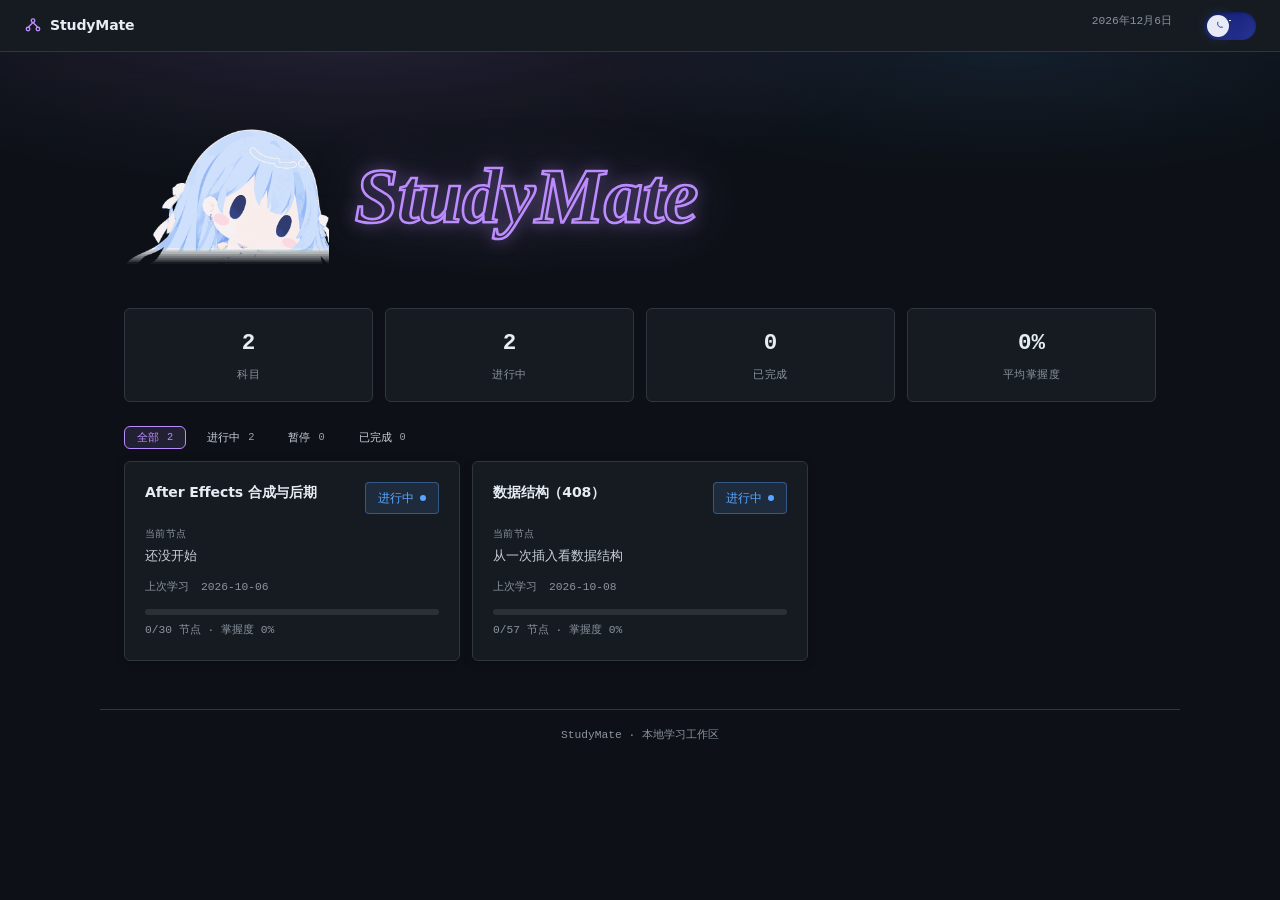
==== index.html @ aaeaab0e "首次发布：StudyMate 学习站点（数据结构 408 + After Effects）" ====
<!DOCTYPE html>
<html lang="zh-CN" data-theme="dark">
<head>
<meta charset="UTF-8">
<meta name="viewport" content="width=device-width, initial-scale=1">
<meta name="description" content="StudyMate 课程总览：多科目学习进度、路线图与课件入口。">
<title>我的课程 · StudyMate</title>

<!-- Sayo UI（vendored，MIT）+ 本项目共享主题层。
     两者都由 gen_home.py 拷进学习工作区的 .learning/assets/；
     本模板只声明引用，不改样式来源 -->
<link rel="stylesheet" href=".learning/assets/sayo/sayo.css">
<link rel="stylesheet" href=".learning/assets/learn-theme.css">

<!-- 主题：首帧前应用已保存的主题（共享逻辑在 assets/learn-theme.js，
     暗色是默认（Sayo 的 Primer 暗色），亮色=我们的暖色系；URL 加 ?theme=light 可临时预览） -->
<script src=".learning/assets/learn-theme.js"></script>
<script>LearnTheme.apply();</script>

<style>
/* ═══════════════════════════════════════════════════════════════
   根主页（课程总览）· 页面专属样式
   组件来自 Sayo（nav / stat / card / tag / btn / toggle / grid），
   主题令牌在 learn-theme.css：亮色=暖纸白+深绿，暗色=Sayo 暗色。
   本页样式全部内联：主页是生成产物，生成器只替换 LEARN 数据占位符注释行，
   其余内容原样保留。
   ═══════════════════════════════════════════════════════════════ */

/* ── 导航栏 ── */
.learn-nav-brand {
  display: inline-flex;
  align-items: center;
  gap: var(--syo-space-2);
}
.learn-nav-logo { width: 18px; height: 18px; color: var(--syo-accent); }

.learn-nav-date {
  font-family: var(--syo-font-mono);
  font-size: .75rem;
  color: var(--syo-fg-muted);
  margin-right: var(--syo-space-2);
}

/* ── 抬头区 ── */
.learn-hero {
  position: relative;
  overflow: hidden;
  padding: clamp(44px, 7vw, 76px) 0 clamp(30px, 4vw, 44px);
}

/* 亮色抬头：网格层已从本页撤掉（背景层那套现在只剩星云在暗色下用），
   改成一层极淡的冷色洗（--learn-soft-blue，调色板里的柔和蓝，不新造色值）——
   否则冷色的看板娘压在暖纸白上像"贴上去的" */
html[data-theme="light"] .learn-hero {
  background: linear-gradient(180deg, var(--learn-soft-blue) 0%, transparent 62%);
}

.learn-hero__inner { position: relative; z-index: 1; }

/* 抬头主视觉：透明底看板娘（左）+ 发光字（右）。本页不再有星空层——
   角色图接替它当抬头视觉，星云微光保留（否则角色是浮在纯色上的）。
   看板娘是共享资源 learn-mascot.png，由生成流程拷进 .learning/assets/ */
.learn-hero__brand-row {
  display: flex;
  align-items: center;
  gap: clamp(14px, 2.2vw, 26px);
}

.learn-hero__mascot {
  flex: none;
  width: clamp(124px, 16vw, 224px);
  height: auto;
}
/* 看板娘**不带外发光**：暗色下那圈蓝晕会在深底上糊成一团光斑，人物反而脏；
   亮色原来还要垫白晕压网格，网格撤掉之后白晕也没有存在理由了 */
html[data-theme="light"] .learn-hero__mascot {
  filter: none;
}

/* 品牌字：**真意大利体衬线 + 镂空描边**——字身透明，靠一圈 --brand-ink 描边 + 光晕成形。
   字体栈是有意写长的：C059（Century Schoolbook 开源同族）→ Charter → Noto Serif → Georgia，
   全是各平台自带的**真意大利体**衬线，哪台机器上都是"斜体衬线"这个设计意图，不会退化成无衬线。
   墨色只有一个来源 --brand-ink：暗色 = Sayo 紫强调（--syo-accent），
   亮色在下面的覆盖里换成主题的黑（--syo-fg-default）——描边与两层光晕都跟着它走，
   所以"换颜色"永远只改一个变量。
   - 不用 background-clip:text 填充：那个写法的渐变背景盒就是元素盒，line-height 一压紧，
     "y" 的下伸部就落到盒外拿不到颜色 → 看着像被截断。描边画在字形上，不受盒子限制。
   - 光晕走 filter: drop-shadow：镂空字的"形状"就是那圈描边，drop-shadow 跟着描边走，
     正好是霓虹灯管的效果；text-shadow 会从透明的字身里透出来，把镂空糊死。
   - 刷新时的入场动效见下面的 learn-brand-in。 */
.learn-hero__brand {
  --brand-ink: var(--syo-accent);
  margin: 0;
  font-family: "C059", "Century Schoolbook L", "Bitstream Charter", "Noto Serif", Georgia, serif;
  font-style: italic;
  font-size: clamp(2.1rem, 6.8vw, 5.2rem);
  font-weight: 700;
  letter-spacing: -.005em;
  line-height: 1.16;
  color: transparent;
  -webkit-text-stroke: .034em var(--brand-ink);
  filter: drop-shadow(0 0 8px color-mix(in srgb, var(--brand-ink) 52%, transparent))
          drop-shadow(0 0 26px color-mix(in srgb, var(--brand-ink) 28%, transparent));
  animation: learn-brand-in 900ms var(--syo-ease-out) 60ms backwards;
}
/* 亮色：**同样是镂空描边**——字形两个主题一致，只换墨色与光晕强度。
   上一版在亮色改实心，是因为当时网格还在：镂空会让网格从笔画里透出来。
   网格整层撤掉之后，纸白底上的镂空就是干净的"钢印"，没有理由再换字形。
   墨色取 --syo-secondary（调色板里的蓝，与看板娘同一个色系）；光晕比暗色收细——
   暖纸白上的大光晕只会糊成一团雾。 */
html[data-theme="light"] .learn-hero__brand {
  --brand-ink: var(--syo-secondary);
  filter: drop-shadow(0 0 7px color-mix(in srgb, var(--brand-ink) 22%, transparent))
          drop-shadow(0 0 18px color-mix(in srgb, var(--brand-ink) 12%, transparent));
}

/* 刷新时的 logo 动效：光晕由弱到强"点亮"，同时字距从松收到紧、整体轻微上浮。
   起点必须是**看得见**的状态——本仓库的规矩是入场动效不许从 opacity:0 或
   "描边宽度 0"起手（卡片入场也只动 transform），否则动画一旦没跑起来，
   抬头就是一片空白。属性只挑不动可见性的：letter-spacing / transform / filter。
   prefers-reduced-motion 下由 Sayo 的全局规则把时长压成 0，直接落到终态。 */
@keyframes learn-brand-in {
  0% {
    letter-spacing: .085em;
    transform: translateY(8px);
    filter: drop-shadow(0 0 3px color-mix(in srgb, var(--brand-ink) 20%, transparent))
            drop-shadow(0 0 10px color-mix(in srgb, var(--brand-ink) 10%, transparent));
  }
  55% { letter-spacing: -.026em; }
  100% { letter-spacing: -.005em; }
}
/* 看板娘与品牌字同一条入场节奏（错开 60ms 起手），只动 transform */
@keyframes learn-mascot-in {
  from { transform: translateY(10px); }
  to   { transform: none; }
}
.learn-hero__mascot { animation: learn-mascot-in 900ms var(--syo-ease-out) backwards; }

/* 抬头里不再有可见的页面标题与副标题：字面的"我的课程"是 h1.syo-sr-only 里的，
   屏幕上由品牌字承担（页签 <title> 里也有"我的课程 · StudyMate"） */

/* ── 主体 ── */
.learn-main { padding-top: 0; }

.learn-stats { margin-bottom: var(--syo-space-2); }

/* ── 卡片入场：只动 transform，不动 opacity。
       opacity:0 起手的入场动画一旦没跑起来（动画被禁用/极慢设备/打印），
       整页主要内容就是隐形的；只位移不透明，最坏情况也只是错位 8px。
       backwards 填充：动画结束不保留 transform，Sayo 卡片自带的 hover 弹性立即可用 ── */
@keyframes learn-card-in {
  from { transform: translateY(8px); }
  to   { transform: none; }
}
.learn-subject-card { animation: learn-card-in .4s var(--syo-ease-elastic) backwards; }
.learn-subject-card:nth-child(2) { animation-delay: .04s; }
.learn-subject-card:nth-child(3) { animation-delay: .08s; }
.learn-subject-card:nth-child(4) { animation-delay: .12s; }
.learn-subject-card:nth-child(5) { animation-delay: .16s; }
.learn-subject-card:nth-child(n+6) { animation-delay: .20s; }

/* 入场动画只在首帧播放：播放完摘掉动画，避免筛选切换时重播 */
body.is-ready .learn-subject-card { animation: none; }

/* ── 窄屏补充（网格与导航的响应式由 Sayo 自己处理） ── */
@media (max-width: 768px) {
  /* Sayo 在窄屏把 grid-4 压成一列，4 个统计块会占满一屏；两列更合用 */
  .learn-stats { grid-template-columns: 1fr 1fr; }
}

@media (max-width: 640px) {
  .learn-nav-date { display: none; }
  /* 看板娘缩一号：560px 以下字号已经吃到下限，再占 120px 会把标题挤成两行 */
  .learn-hero__mascot { width: 104px; }
}
</style>
</head>

<body>
<a class="learn-skip" href="#learn-content">跳到课程列表</a>

<nav class="syo-nav">
  <span class="syo-nav-brand learn-nav-brand">
    <!-- 品牌标识：三个知识点节点连成的迷你路线图 -->
    <svg class="learn-nav-logo" viewBox="0 0 20 20" fill="none" stroke="currentColor" stroke-width="1.5" stroke-linecap="round" stroke-linejoin="round" aria-hidden="true">
      <path d="M10 7.2 4.7 12.6M10 7.2l5.3 5.4"/>
      <circle cx="10" cy="5.2" r="2"/>
      <circle cx="4.5" cy="14.5" r="2"/>
      <circle cx="15.5" cy="14.5" r="2"/>
    </svg>
    StudyMate
  </span>

  <div class="syo-nav-links">
    <span class="learn-nav-date" id="learn-today"></span>
    <label class="syo-toggle syo-toggle--theme" id="learn-theme-toggle" title="切换深浅主题" aria-label="切换深浅主题">
      <input type="checkbox" id="learn-theme-checkbox" checked>
      <span class="syo-toggle-track"></span>
      <span class="syo-toggle-knob">
        <svg class="syo-toggle-sun" viewBox="0 0 20 20" fill="none" aria-hidden="true"><circle cx="10" cy="10" r="3.5" stroke="#f57c00" stroke-width="1.5"/><path d="M10 2v2.5M10 15.5V18M2 10h2.5M15.5 10H18M4.34 4.34l1.77 1.77M13.89 13.89l1.77 1.77M4.34 15.66l1.77-1.77M13.89 6.11l1.77-1.77" stroke="#f57c00" stroke-width="1.2" stroke-linecap="round"/></svg>
        <svg class="syo-toggle-moon" viewBox="0 0 20 20" fill="none" aria-hidden="true"><path d="M16.5 12.5A6 6 0 019 4.5a6 6 0 007.5 8z" stroke="#5c6bc0" stroke-width="1.5" stroke-linejoin="round"/></svg>
      </span>
    </label>
  </div>
</nav>

<header class="learn-hero">
  <!-- 抬头背景：只剩星云微光（暗色下生效）。星点层与蓝图网格层都已从本页撤掉——
       抬头视觉换成看板娘 + 品牌字，见 .learn-hero__mascot / .learn-hero__brand -->
  <span class="learn-hero__nebula" aria-hidden="true"></span>
  <div class="syo-container learn-hero__inner">
    <!-- 页面标题只留在语义里（视觉隐藏）：抬头改成「看板娘 + 品牌字」后，
         屏幕上不再重复一遍"我的课程"——页签 <title> 里也有 -->
    <h1 class="syo-sr-only">我的课程</h1>
    <div class="learn-hero__brand-row">
      <img class="learn-hero__mascot" src=".learning/assets/learn-mascot.png" alt="" aria-hidden="true">
      <p class="learn-hero__brand">StudyMate</p>
    </div>
  </div>
</header>

<main class="syo-container learn-main" id="learn-content">

  <!-- 统计概览：数值由页面脚本从卡片的数据属性实时算出，生成器无需为此准备占位符。
       初始值写“–”而不是 0：脚本未运行时不显示一个错误的数字 -->
  <section class="syo-grid-4 learn-stats" id="learn-stats" aria-label="学习概览">
    <div class="syo-stat"><span class="syo-stat-value" id="learn-stat-total">–</span><span class="syo-stat-label">科目</span></div>
    <div class="syo-stat"><span class="syo-stat-value" id="learn-stat-active">–</span><span class="syo-stat-label">进行中</span></div>
    <div class="syo-stat"><span class="syo-stat-value" id="learn-stat-done">–</span><span class="syo-stat-label">已完成</span></div>
    <div class="syo-stat"><span class="syo-stat-value" id="learn-stat-mastery">–</span><span class="syo-stat-label">平均掌握度</span></div>
  </section>

  <!-- 状态筛选：按 subject.yaml 的 status 过滤卡片；计数由脚本填充 -->
  <div class="learn-filter" id="learn-filter" role="group" aria-label="按状态筛选科目">
    <button class="syo-btn syo-btn--ghost syo-btn--sm learn-filter__btn is-active" type="button" data-filter="全部" aria-pressed="true">全部<span class="learn-filter__count" data-count="all"></span></button>
    <button class="syo-btn syo-btn--ghost syo-btn--sm learn-filter__btn" type="button" data-filter="进行中" aria-pressed="false">进行中<span class="learn-filter__count" data-count="active"></span></button>
    <button class="syo-btn syo-btn--ghost syo-btn--sm learn-filter__btn" type="button" data-filter="暂停" aria-pressed="false">暂停<span class="learn-filter__count" data-count="paused"></span></button>
    <button class="syo-btn syo-btn--ghost syo-btn--sm learn-filter__btn" type="button" data-filter="已完成" aria-pressed="false">已完成<span class="learn-filter__count" data-count="done"></span></button>
  </div>

  <section class="learn-cards" aria-label="科目列表">

    <!--
      ============================================================
      生成器渲染规范（gen_home.py 按此结构替换下方占位符整行）
      ============================================================
      · 占位符整行替换为 <div class="learn-subject-list">…卡片…</div>；
        无科目时也输出空列表 <div class="learn-subject-list"></div>
        （空状态由页面脚本检测到 0 张卡片后显示，不在这里写死）。
      · 每张卡片一个 <article>，字段来自 subject.yaml + progress.yaml
        （下面的 data-* 数值只是格式示例，真实值由生成器计算）：

      <article class="syo-card learn-subject-card" data-status="进行中" data-progress="0.375" data-mastery="0.62">
        <a class="learn-subject-card__link" href=".learning/subjects/<slug>/index.html">
          <div class="learn-subject-card__head">
            <h3 class="learn-subject-card__name">科目名</h3>
            <span class="syo-tag learn-subject-card__status learn-status--active">进行中<span class="syo-tag-dot syo-tag-dot--blue"></span></span>
          </div>
          <p class="learn-subject-card__current">
            <span class="learn-subject-card__label">当前节点</span>
            <span class="learn-subject-card__value">节点标题</span>
          </p>
          <p class="learn-subject-card__meta">上次学习 <time>YYYY-MM-DD</time></p>
          <div class="learn-progress">
            <div class="learn-progress__track"><div class="learn-progress__bar" style="width:37.5%"></div></div>
            <div class="learn-progress__meta">
              <span>已完成节点/总节点 节点 · 掌握度 NN%</span>
              <span class="learn-subject-card__go" aria-hidden="true">→</span>
            </div>
          </div>
        </a>
      </article>

      · 状态徽章：class learn-status--active 进行中 / --paused 暂停 / --done 已完成
        （徽章文本写 subject.yaml 的原值；色点：进行中 syo-tag-dot--blue、
          暂停 syo-tag-dot--yellow、已完成 syo-tag-dot--green）
      · data-status 写 status 原值（供筛选脚本比对）；
        data-progress = 完成节点数 ÷ 总节点数（完成 = 状态达“能独立应用”及以上）；
        data-mastery = progress.yaml 中各节点 mastery 的平均值（0–1）
      · 进度条内联 style="width:NN%" 用 data-progress 换算，保证无 JS 时也能看到进度
      · 当前节点 = progress.yaml / curriculum.yaml 中状态为“学习中”的节点标题；
        没有正在学的节点时写“还没开始”
      · 上次学习日期 = progress.yaml 的 updated_at 取日期部分（YYYY-MM-DD）
      · 卡片链接指向该科目主页：.learning/subjects/<slug>/index.html
      ============================================================
    -->
    <div class="learn-subject-list">
<article class="syo-card learn-subject-card" data-status="进行中" data-progress="0" data-mastery="0">
  <a class="learn-subject-card__link" href=".learning/subjects/after-effects/index.html">
    <div class="learn-subject-card__head">
      <h3 class="learn-subject-card__name">After Effects 合成与后期</h3>
      <span class="syo-tag learn-subject-card__status learn-status--active">进行中<span class="syo-tag-dot syo-tag-dot--blue"></span></span>
    </div>
    <p class="learn-subject-card__current">
      <span class="learn-subject-card__label">当前节点</span>
      <span class="learn-subject-card__value">还没开始</span>
    </p>
    <p class="learn-subject-card__meta">上次学习 <time>2026-10-06</time></p>
    <div class="learn-progress">
      <div class="learn-progress__track"><div class="learn-progress__bar" style="width:0%"></div></div>
      <div class="learn-progress__meta">
        <span>0/30 节点 · 掌握度 0%</span>
        <span class="learn-subject-card__go" aria-hidden="true">→</span>
      </div>
    </div>
  </a>
</article>
<article class="syo-card learn-subject-card" data-status="进行中" data-progress="0" data-mastery="0">
  <a class="learn-subject-card__link" href=".learning/subjects/data-structures/index.html">
    <div class="learn-subject-card__head">
      <h3 class="learn-subject-card__name">数据结构（408）</h3>
      <span class="syo-tag learn-subject-card__status learn-status--active">进行中<span class="syo-tag-dot syo-tag-dot--blue"></span></span>
    </div>
    <p class="learn-subject-card__current">
      <span class="learn-subject-card__label">当前节点</span>
      <span class="learn-subject-card__value">从一次插入看数据结构</span>
    </p>
    <p class="learn-subject-card__meta">上次学习 <time>2026-10-08</time></p>
    <div class="learn-progress">
      <div class="learn-progress__track"><div class="learn-progress__bar" style="width:0%"></div></div>
      <div class="learn-progress__meta">
        <span>0/57 节点 · 掌握度 0%</span>
        <span class="learn-subject-card__go" aria-hidden="true">→</span>
      </div>
    </div>
  </a>
</article>
</div>

    <p class="learn-filter-empty" id="learn-filter-empty" hidden>这个状态下还没有科目。</p>
  </section>

  <!-- 空状态：工作区还没有任何科目时显示（脚本切换） -->
  <section class="learn-empty" id="learn-empty" hidden>
    <span class="learn-empty__glyph" aria-hidden="true">
      <svg viewBox="0 0 20 20" fill="none" stroke="currentColor" stroke-width="1.5" stroke-linecap="round" stroke-linejoin="round">
        <path d="M10 7.2 4.7 12.6M10 7.2l5.3 5.4"/>
        <circle cx="10" cy="5.2" r="2"/>
        <circle cx="4.5" cy="14.5" r="2"/>
        <circle cx="15.5" cy="14.5" r="2"/>
      </svg>
    </span>
    <h2 class="learn-empty__title">还没有课程</h2>
    <p class="learn-empty__text">告诉 agent 你想学什么，它会先和你聊聊目标与配合的项目，再建好课程路线图。之后每学完一个知识点，这里都会更新进度。</p>
    <p class="learn-empty__hint">例如：想学 TypeScript，能独立做一个 Web API 项目</p>
  </section>

</main>

<footer class="learn-footer syo-container">StudyMate · 本地学习工作区</footer>

<script src=".learning/assets/sayo/sayo.js"></script>
<script>
(function () {
  'use strict';

  var reduced = window.matchMedia('(prefers-reduced-motion: reduce)').matches;

  /* 抬头不再有视差层：星空被看板娘接替（见 .learn-hero__mascot），
     本页因此也没有 data-syo-parallax——主题切换只剩主题本身要切 */

  /* ---------- 主题开关（主题本身已在 <head> 里应用） ---------- */
  var themeCheckbox = document.getElementById('learn-theme-checkbox');
  LearnTheme.wire(themeCheckbox);

  /* ---------- 今天日期（导航栏右上角） ---------- */
  var dateText = '';
  try {
    dateText = new Date().toLocaleDateString('zh-CN', { year: 'numeric', month: 'long', day: 'numeric' });
  } catch (e) {
    dateText = new Date().toISOString().slice(0, 10);
  }
  var todayNav = document.getElementById('learn-today');
  if (todayNav) todayNav.textContent = dateText;

  /* ---------- 卡片数据 ---------- */
  var cards = Array.prototype.slice.call(document.querySelectorAll('.learn-subject-card'));
  var statsEl = document.getElementById('learn-stats');
  var filterEl = document.getElementById('learn-filter');
  var filterEmptyEl = document.getElementById('learn-filter-empty');
  var emptyEl = document.getElementById('learn-empty');

  /* 没有任何科目：隐藏统计与筛选，显示引导空状态 */
  if (cards.length === 0) {
    if (statsEl) statsEl.hidden = true;
    if (filterEl) filterEl.hidden = true;
    if (emptyEl) emptyEl.hidden = false;
    document.body.classList.add('is-ready');
    return;
  }
  if (emptyEl) emptyEl.hidden = true;

  /* ---------- 统计概览 ---------- */
  var STATUS_ACTIVE = '进行中';
  var STATUS_DONE = '已完成';

  var total = cards.length;
  var activeCount = cards.filter(function (c) { return c.dataset.status === STATUS_ACTIVE; }).length;
  var doneCount = cards.filter(function (c) { return c.dataset.status === STATUS_DONE; }).length;
  var mastery = Math.round(
    cards.reduce(function (sum, c) { return sum + (parseFloat(c.dataset.mastery) || 0); }, 0) / total * 100
  );

  function countUp(el, target, suffix) {
    if (!el) return;
    suffix = suffix || '';
    if (reduced) { el.textContent = target + suffix; return; }
    var duration = 520;
    var start = null;
    var settled = false;
    /* 兜底：无论 rAF 是否被浏览器节流，最终都必须落到真实数值，
       否则标签页在后台加载时会一直显示动画中途的错误数字 */
    function settle() {
      if (settled) return;
      settled = true;
      el.textContent = target + suffix;
    }
    function step(ts) {
      if (settled) return;
      if (start === null) start = ts;
      var p = Math.min((ts - start) / duration, 1);
      var eased = 1 - Math.pow(1 - p, 3);
      el.textContent = Math.round(target * eased) + suffix;
      if (p < 1) requestAnimationFrame(step);
      else settle();
    }
    requestAnimationFrame(step);
    window.setTimeout(settle, duration + 150);
  }

  countUp(document.getElementById('learn-stat-total'), total);
  countUp(document.getElementById('learn-stat-active'), activeCount);
  countUp(document.getElementById('learn-stat-done'), doneCount);
  countUp(document.getElementById('learn-stat-mastery'), mastery, '%');

  /* ---------- 筛选计数 ---------- */
  var pausedCount = cards.filter(function (c) { return c.dataset.status === '暂停'; }).length;
  var counts = { all: total, active: activeCount, paused: pausedCount, done: doneCount };
  Object.keys(counts).forEach(function (key) {
    var el = document.querySelector('.learn-filter__count[data-count="' + key + '"]');
    if (el) el.textContent = counts[key];
  });

  /* ---------- 筛选 ---------- */
  var FILTER_KEY = 'le-filter';
  var FILTER_MAP = { '进行中': 'active', '暂停': 'paused', '已完成': 'done' };
  var currentFilter = '全部';
  try {
    var savedFilter = localStorage.getItem(FILTER_KEY);
    if (savedFilter) currentFilter = savedFilter;
  } catch (e) {}

  function applyFilter(name) {
    var visible = 0;
    cards.forEach(function (card) {
      var show = (name === '全部') || (card.dataset.status === name);
      card.hidden = !show;
      if (show) visible++;
    });
    if (filterEmptyEl) filterEmptyEl.hidden = visible > 0;
    if (filterEl) {
      Array.prototype.forEach.call(filterEl.querySelectorAll('.learn-filter__btn'), function (btn) {
        var on = btn.dataset.filter === name;
        btn.classList.toggle('is-active', on);
        btn.setAttribute('aria-pressed', on ? 'true' : 'false');
      });
    }
  }

  if (filterEl) {
    filterEl.addEventListener('click', function (event) {
      var btn = event.target.closest('.learn-filter__btn');
      if (!btn) return;
      currentFilter = btn.dataset.filter;
      applyFilter(currentFilter);
      try { localStorage.setItem(FILTER_KEY, currentFilter); } catch (e) {}
    });
  }

  /* 保存的筛选值可能已失效（如“暂停”科目已删除），回落到“全部” */
  if (currentFilter !== '全部' && !counts[FILTER_MAP[currentFilter]]) currentFilter = '全部';
  applyFilter(currentFilter);

  /* ---------- 进度条展开动画 ----------
     宽度的真值写在卡片的内联 style 里（无 JS 也正确）；
     这里先归零再回到真值来播放展开，rAF 被节流时由定时器兜底落到真值。 */
  cards.forEach(function (card) {
    var bar = card.querySelector('.learn-progress__bar');
    if (!bar) return;
    var target = Math.round((parseFloat(card.dataset.progress) || 0) * 100) + '%';
    if (reduced) { bar.style.width = target; return; }
    bar.style.width = '0%';
    requestAnimationFrame(function () {
      requestAnimationFrame(function () { bar.style.width = target; });
    });
    window.setTimeout(function () { bar.style.width = target; }, 160);
  });

  /* ---------- 首次入场动画播放完就停用，避免筛选切换时重播 ---------- */
  window.setTimeout(function () { document.body.classList.add('is-ready'); }, 900);
})();
</script>
</body>
</html>
---- .learning/assets/sayo/sayo.css ----
/* ═══════════════════════════════════════════════════════════════
   SAYO UI — DESIGN TOKENS & CORE
   GitHub Primer Dark + Sayo interaction engine
   Zero dependencies. CSS variable driven. Dark-first.
   ═══════════════════════════════════════════════════════════════ */

/* ── TOKENS ─────────────────────────────────────────────────── */
:root {
  /* Backgrounds */
  --syo-bg-base:      #0d1117;
  --syo-bg-surface:   #161b22;
  --syo-bg-elevated:  #1c2129;
  --syo-bg-selection: rgba(31, 111, 235, 0.2);

  /* Borders */
  --syo-border:       #30363d;
  --syo-border-muted: #21262d;

  /* Foregrounds */
  --syo-fg-default: #e6edf3;
  --syo-fg-body:    #c9d1d9;
  --syo-fg-muted:   #8b949e;

  /* Functional */
  --syo-red:    #f85149;
  --syo-orange: #f0883e;
  --syo-yellow: #d29922;
  --syo-green:  #3fb950;
  --syo-teal:   #39d353;
  --syo-cyan:   #79c0ff;
  --syo-blue:   #58a6ff;
  --syo-purple: #bc8cff;
  --syo-pink:   #d2a8ff;

  /* Semantic roles */
  --syo-danger:    var(--syo-red);
  --syo-warning:   var(--syo-yellow);
  --syo-success:   var(--syo-green);
  --syo-info:      var(--syo-blue);
  --syo-accent:    var(--syo-purple);
  --syo-secondary: var(--syo-cyan);
  --syo-special:   var(--syo-orange);
  --syo-subtle:    var(--syo-teal);

  /* Syntax highlight */
  --syo-syn-comment:  #8b949e;
  --syo-syn-keyword:  #ff7b72;
  --syo-syn-string:   #a5d6ff;
  --syo-syn-func:     #d2a8ff;
  --syo-syn-type:     #ffa657;
  --syo-syn-macro:    #f2cc60;
  --syo-syn-operator: #79c0ff;
  --syo-syn-number:   #a5d6ff;

  /* Typography */
  --syo-font-sans:  "Inter", "Noto Sans SC", "PingFang SC", "Microsoft YaHei", -apple-system, BlinkMacSystemFont, sans-serif;
  --syo-font-mono:  "Fira Code", "SF Mono", "Cascadia Code", "JetBrains Mono", monospace;
  --syo-font-size:  15px;
  --syo-line-height: 1.65;

  /* Spacing scale */
  --syo-space-1: 4px;
  --syo-space-2: 8px;
  --syo-space-3: 12px;
  --syo-space-4: 16px;
  --syo-space-5: 20px;
  --syo-space-6: 24px;
  --syo-space-8: 32px;
  --syo-space-10: 40px;
  --syo-space-12: 48px;

  /* Radii */
  --syo-radius-sm: 4px;
  --syo-radius-md: 6px;
  --syo-radius-lg: 8px;
  --syo-radius-full: 999px;

  /* Container */
  --syo-container: 860px;

  /* Nav */
  --syo-nav-height: 52px;

  /* Easing */
  --syo-ease-elastic:  cubic-bezier(0.34, 1.56, 0.64, 1);
  --syo-ease-out:      cubic-bezier(0.4, 0, 0.2, 1);
  --syo-ease-spring:   cubic-bezier(0.25, 0.46, 0.45, 0.94);

  /* Transitions */
  --syo-trans-color:  color 180ms var(--syo-ease-out);
  --syo-trans-spring: transform 250ms var(--syo-ease-elastic), border-color 200ms var(--syo-ease-out), background 200ms var(--syo-ease-out);
  --syo-trans-active: transform 100ms var(--syo-ease-out);
}

/* ── LIGHT THEME ─────────────────────────────────────────────── */
/* Trigger: <html data-syo-theme="light"> or toggle via JS */
html[data-syo-theme="light"] {
  /* Backgrounds */
  --syo-bg-base:      #ffffff;
  --syo-bg-surface:   #f6f8fa;
  --syo-bg-elevated:  #ffffff;
  --syo-bg-selection: rgba(9, 105, 218, 0.15);

  /* Borders */
  --syo-border:       #d0d7de;
  --syo-border-muted: #d8dee4;

  /* Foregrounds */
  --syo-fg-default: #1f2328;
  --syo-fg-body:    #1f2328;
  --syo-fg-muted:   #656d76;

  /* Functional — adjusted for light bg contrast */
  --syo-red:    #cf222e;
  --syo-orange: #bc4c00;
  --syo-yellow: #9a6700;
  --syo-green:  #1a7f37;
  --syo-teal:   #0a8b82;
  --syo-cyan:   #0a85bb;
  --syo-blue:   #0969da;
  --syo-purple: #8250df;
  --syo-pink:   #bf3989;

  /* Syntax highlight */
  --syo-syn-comment:  #6e7781;
  --syo-syn-keyword:  #cf222e;
  --syo-syn-string:   #0a3069;
  --syo-syn-func:     #8250df;
  --syo-syn-type:     #bc4c00;
  --syo-syn-macro:    #9a6700;
  --syo-syn-operator: #0550ae;
  --syo-syn-number:   #0550ae;
}

/* Light-theme select chevron — needs own SVG since data URIs can't inherit var() */
html[data-syo-theme="light"] .syo-select {
  background-image: url("data:image/svg+xml,%3Csvg width='12' height='8' viewBox='0 0 12 8' fill='none' xmlns='http://www.w3.org/2000/svg'%3E%3Cpath d='M1 1.5l5 5 5-5' stroke='%23656d76' stroke-width='1.5' stroke-linecap='round' stroke-linejoin='round'/%3E%3C/svg%3E");
}

/* ── RESET ──────────────────────────────────────────────────── */
/* :where() → zero specificity — easy to override in consumer CSS */
:where(*, *::before, *::after) { box-sizing: border-box; margin: 0; padding: 0; }

html {
  scroll-behavior: smooth;
  font-size: var(--syo-font-size);
  -webkit-text-size-adjust: 100%;
}

body {
  background: var(--syo-bg-base);
  color: var(--syo-fg-body);
  font-family: var(--syo-font-sans);
  font-weight: 400;
  line-height: var(--syo-line-height);
  -webkit-font-smoothing: antialiased;
  -moz-osx-font-smoothing: grayscale;
}

/* custom cursor active — suppress all system cursors */
body[data-syo-cursor],
body[data-syo-cursor] * {
  cursor: none !important;
}

/* ── SCROLLBAR ───────────────────────────────────────────────── */
::-webkit-scrollbar { width: 6px; height: 6px; }
::-webkit-scrollbar-track { background: transparent; }
::-webkit-scrollbar-thumb {
  background: var(--syo-border);
  border-radius: 3px;
}
::-webkit-scrollbar-thumb:hover { background: var(--syo-fg-muted); }
/* Firefox */
* { scrollbar-width: thin; scrollbar-color: var(--syo-border) transparent; }

::selection { background: var(--syo-bg-selection); color: var(--syo-fg-default); }

img, svg { display: block; max-width: 100%; }
svg[data-syo-icon] { flex-shrink: 0; }

:focus-visible {
  outline: 2px solid var(--syo-blue);
  outline-offset: 2px;
}

/* ── BASE ───────────────────────────────────────────────────── */
a {
  color: var(--syo-blue);
  text-decoration: none;
  transition: var(--syo-trans-color);
}
a:hover { color: var(--syo-accent); }

h1, h2, h3, h4, h5, h6 {
  color: var(--syo-fg-default);
  font-weight: 600;
  letter-spacing: -0.01em;
  line-height: 1.25;
}

h1 { font-size: clamp(1.5rem, 4vw, 2rem); }
h2 { font-size: clamp(1.25rem, 3vw, 1.5rem); }
h3 { font-size: 1.125rem; }
h4 { font-size: 1rem; }

p + p { margin-top: 0.5em; }

code, pre {
  font-family: var(--syo-font-mono);
  font-size: 0.875em;
}

code {
  background: var(--syo-bg-surface);
  padding: 0.15em 0.4em;
  border-radius: var(--syo-radius-sm);
  border: 1px solid var(--syo-border-muted);
}

pre {
  background: var(--syo-bg-surface);
  border: 1px solid var(--syo-border);
  border-radius: var(--syo-radius-md);
  padding: var(--syo-space-4);
  overflow-x: auto;
  line-height: 1.65;
}

pre code {
  background: none;
  padding: 0;
  border: none;
  font-size: 0.875rem;
}

hr {
  border: none;
  border-top: 1px solid var(--syo-border);
}

/* ── LAYOUT ─────────────────────────────────────────────────── */
.syo-container {
  width: 100%;
  max-width: var(--syo-container);
  margin-left: auto;
  margin-right: auto;
  padding-left: var(--syo-space-6);
  padding-right: var(--syo-space-6);
}

.syo-section {
  padding-top: var(--syo-space-12);
  padding-bottom: var(--syo-space-12);
  border-top: 1px solid var(--syo-border);
}

.syo-section-header {
  margin-bottom: var(--syo-space-6);
}

.syo-section-label {
  font-family: var(--syo-font-mono);
  font-size: 0.75rem;
  color: var(--syo-fg-muted);
  text-transform: lowercase;
  letter-spacing: 0.04em;
  margin-bottom: var(--syo-space-1);
}

.syo-grid-2 { display: grid; grid-template-columns: 1fr 1fr; gap: var(--syo-space-3); }
.syo-grid-3 { display: grid; grid-template-columns: 1fr 1fr 1fr; gap: var(--syo-space-3); }
.syo-grid-4 { display: grid; grid-template-columns: 1fr 1fr 1fr 1fr; gap: var(--syo-space-3); }

.syo-flex { display: flex; }
.syo-flex-wrap { flex-wrap: wrap; }
.syo-flex-center { align-items: center; justify-content: center; }
.syo-flex-between { align-items: center; justify-content: space-between; }

.syo-gap-1 { gap: var(--syo-space-1); }
.syo-gap-2 { gap: var(--syo-space-2); }
.syo-gap-3 { gap: var(--syo-space-3); }
.syo-gap-4 { gap: var(--syo-space-4); }
.syo-gap-6 { gap: var(--syo-space-6); }

/* ── COMPONENTS: NAV ────────────────────────────────────────── */
.syo-nav {
  position: sticky;
  top: 0;
  z-index: 100;
  display: flex;
  align-items: center;
  justify-content: space-between;
  height: var(--syo-nav-height);
  padding: 0 var(--syo-space-6);
  background: var(--syo-bg-surface);
  border-bottom: 1px solid var(--syo-border);
  overflow: hidden;
}

.syo-nav-brand {
  font-weight: 600;
  font-size: 0.9375rem;
  color: var(--syo-fg-default);
  letter-spacing: -0.01em;
}

.syo-nav-links {
  display: flex;
  gap: var(--syo-space-6);
  list-style: none;
}

.syo-nav-links a {
  display: inline-block;
  font-size: 0.875rem;
  color: var(--syo-fg-muted);
  font-weight: 500;
  transition: var(--syo-trans-spring);
}
.syo-nav-links a:hover { color: var(--syo-fg-default); transform: scale(1.12); }
.syo-nav-links a:active { transform: scale(0.95); transition: var(--syo-trans-active); }

/* ── COMPONENTS: EDITOR ─────────────────────────────────────── */
.syo-editor {
  background: var(--syo-bg-surface);
  border: 1px solid var(--syo-border);
  border-radius: var(--syo-radius-lg);
  overflow: hidden;
  box-shadow: 0 0 80px rgba(88, 166, 255, 0.04), 0 0 160px rgba(121, 192, 255, 0.02);
}

.syo-editor-titlebar {
  display: flex;
  align-items: center;
  height: 36px;
  padding: 0 14px;
  background: var(--syo-bg-elevated);
  border-bottom: 1px solid var(--syo-border-muted);
  gap: var(--syo-space-2);
}

.syo-editor-dots {
  display: flex;
  gap: 6px;
  margin-right: var(--syo-space-3);
}

.syo-editor-dot {
  width: 10px;
  height: 10px;
  border-radius: 50%;
}
.syo-editor-dot--red    { background: var(--syo-red); }
.syo-editor-dot--yellow { background: var(--syo-yellow); }
.syo-editor-dot--green  { background: var(--syo-green); }

.syo-editor-filename {
  font-size: 0.75rem;
  color: var(--syo-fg-muted);
  font-weight: 500;
}

.syo-editor-body {
  display: flex;
  padding: 18px 0;
  font-family: var(--syo-font-mono);
  font-size: 0.875rem;
  line-height: 1.75;
}

.syo-editor-gutter {
  display: flex;
  flex-direction: column;
  align-items: flex-end;
  padding: 0 14px 0 16px;
  color: var(--syo-syn-comment);
  /* 字号继承 .syo-editor-body：行高 1.75 是倍数，字号不同会让每行高度差 1.75px，
     行号到末尾整体漂移。行号看着小一点由下一行的 span 负责，不影响行高。 */
  font-size: inherit;
  user-select: none;
  min-width: 38px;
  opacity: 0.5;
}

/* height 用 em：1.75em 落在 body 的字号上，与 .syo-editor-code .line 逐行对齐 */
.syo-editor-gutter span { font-size: 0.8125rem; line-height: 1.75; height: 1.75em; }

.syo-editor-code {
  flex: 1;
  padding-right: var(--syo-space-5);
  overflow-x: auto;
}

.syo-editor-code .line {
  display: block;
  white-space: pre;
  height: 1.75em;
}

.syo-editor-cursor {
  display: inline-block;
  width: 2px;
  height: 1em;
  background: var(--syo-fg-default);
  vertical-align: text-bottom;
  margin-left: 1px;
  animation: syo-blink 1s step-end infinite;
}

/* Syntax token classes (apply to spans inside .syo-editor-body) */
.syn-comment  { color: var(--syo-syn-comment); font-style: italic; }
.syn-keyword  { color: var(--syo-syn-keyword); font-weight: 500; }
.syn-string   { color: var(--syo-syn-string); }
.syn-func     { color: var(--syo-syn-func); }
.syn-type     { color: var(--syo-syn-type); }
.syn-macro    { color: var(--syo-syn-macro); font-weight: 500; }
.syn-operator { color: var(--syo-syn-operator); }
.syn-number   { color: var(--syo-syn-number); }
.syn-lifetime { color: var(--syo-teal); }

/* ── COMPONENTS: CARD ───────────────────────────────────────── */
.syo-card {
  background: var(--syo-bg-surface);
  border: 1px solid var(--syo-border);
  border-radius: var(--syo-radius-md);
  padding: var(--syo-space-5);
  box-shadow: 0 2px 8px rgba(0,0,0,0.25);
  transition: var(--syo-trans-spring), box-shadow 250ms var(--syo-ease-out);
}

.syo-card:hover {
  border-color: var(--syo-accent);
  box-shadow: 0 4px 20px rgba(0,0,0,0.35);
  transform: translateY(-2px) scale(1.02);
}

.syo-card:active {
  transform: translateY(0) scale(0.98);
  transition: var(--syo-trans-active);
}

.syo-card-head { display: flex; align-items: center; gap: var(--syo-space-2); margin-bottom: var(--syo-space-3); }
.syo-card-icon { color: var(--syo-fg-muted); transition: color 200ms var(--syo-ease-out); }
.syo-card:hover .syo-card-icon { color: var(--syo-accent); }
.syo-card-title { font-size: 0.9375rem; margin: 0; }
.syo-card-title a { color: inherit; display: inline-block; transition: var(--syo-trans-spring); }
.syo-card-title a:hover { color: var(--syo-blue); transform: scale(1.06); }
.syo-card-title a:active { transform: scale(0.95); transition: var(--syo-trans-active); }
.syo-card-desc { font-size: 0.8125rem; color: var(--syo-fg-muted); line-height: 1.55; flex: 1; }
.syo-card-meta { display: flex; align-items: center; gap: 14px; font-family: var(--syo-font-mono); font-size: 0.75rem; color: var(--syo-fg-muted); margin-top: var(--syo-space-3); }

/* ── COMPONENTS: TAG ────────────────────────────────────────── */
.syo-tag {
  display: inline-flex;
  align-items: center;
  gap: 6px;
  padding: 5px var(--syo-space-3);
  background: var(--syo-bg-surface);
  border: 1px solid var(--syo-border);
  border-radius: var(--syo-radius-sm);
  font-size: 0.8125rem;
  font-weight: 500;
  color: var(--syo-fg-body);
  cursor: default;
  transition: var(--syo-trans-spring);
}

.syo-tag:hover {
  border-color: var(--syo-accent);
  color: var(--syo-fg-default);
  background: var(--syo-bg-elevated);
  transform: scale(1.1);
}

.syo-tag:active {
  transform: scale(0.93);
  transition: var(--syo-trans-active);
}

.syo-tag-dot {
  display: inline-block;
  width: 6px;
  height: 6px;
  border-radius: 50%;
  flex-shrink: 0;
  vertical-align: middle;
}

.syo-tag-dot--red    { background: var(--syo-red); }
.syo-tag-dot--orange { background: var(--syo-orange); }
.syo-tag-dot--yellow { background: var(--syo-yellow); }
.syo-tag-dot--green  { background: var(--syo-green); }
.syo-tag-dot--blue   { background: var(--syo-blue); }
.syo-tag-dot--purple { background: var(--syo-purple); }
.syo-tag-dot--cyan   { background: var(--syo-cyan); }
.syo-tag-dot--pink   { background: var(--syo-pink); }

/* ── COMPONENTS: BUTTON ─────────────────────────────────────── */
.syo-btn {
  display: inline-flex;
  align-items: center;
  gap: var(--syo-space-2);
  padding: 6px var(--syo-space-4);
  font-family: var(--syo-font-sans);
  font-size: 0.875rem;
  font-weight: 500;
  border-radius: var(--syo-radius-md);
  border: 1px solid var(--syo-border);
  background: var(--syo-bg-surface);
  color: var(--syo-fg-body);
  cursor: pointer;
  transition: var(--syo-trans-spring);
  user-select: none;
}

.syo-btn:hover {
  border-color: var(--syo-accent);
  color: var(--syo-fg-default);
  background: var(--syo-bg-elevated);
  transform: scale(1.05);
}

.syo-btn:active {
  transform: scale(0.95);
  transition: var(--syo-trans-active);
}

.syo-btn--primary {
  background: var(--syo-blue);
  border-color: var(--syo-blue);
  color: #fff;
}
.syo-btn--primary:hover {
  background: var(--syo-cyan);
  border-color: var(--syo-cyan);
  box-shadow: 0 0 14px rgba(88, 166, 255, 0.35);
}

.syo-btn--ghost {
  background: transparent;
  border-color: transparent;
}
.syo-btn--ghost:hover { background: var(--syo-bg-surface); }

/* Size variants */
.syo-btn--sm { padding: 3px var(--syo-space-3); font-size: 0.75rem; }
.syo-btn--lg { padding: 8px var(--syo-space-5); font-size: 1rem; }

/* ── COMPONENTS: FORM ────────────────────────────────────────── */
.syo-form-group {
  display: flex;
  flex-direction: column;
  gap: var(--syo-space-1);
}

.syo-form-label {
  font-size: 0.8125rem;
  font-weight: 500;
  color: var(--syo-fg-default);
}

.syo-form-hint {
  font-size: 0.75rem;
  color: var(--syo-fg-muted);
}

.syo-input,
.syo-select {
  display: block;
  width: 100%;
  padding: 6px var(--syo-space-3);
  font-family: var(--syo-font-sans);
  font-size: 0.875rem;
  line-height: 1.55;
  color: var(--syo-fg-default);
  background: var(--syo-bg-surface);
  border: 1px solid var(--syo-border);
  border-radius: var(--syo-radius-md);
  transition: border-color 200ms var(--syo-ease-out),
              box-shadow 200ms var(--syo-ease-out),
              transform 200ms var(--syo-ease-out);
  outline: none;
}

.syo-input::placeholder { color: var(--syo-fg-muted); }

.syo-input:focus,
.syo-select:focus {
  border-color: var(--syo-blue);
  box-shadow: 0 0 0 2px rgba(88, 166, 255, 0.2),
              0 0 20px rgba(88, 166, 255, 0.08);
  outline: none;
  transform: scale(1.01);
  transition: border-color 200ms var(--syo-ease-out),
              box-shadow 250ms var(--syo-ease-out),
              transform 250ms var(--syo-ease-elastic);
}

.syo-input:disabled,
.syo-select:disabled {
  opacity: 0.5;
  cursor: not-allowed;
  background: var(--syo-bg-base);
}

/* Select — custom chevron */
.syo-select {
  appearance: none;
  -webkit-appearance: none;
  padding-right: var(--syo-space-8);
  background-image: url("data:image/svg+xml,%3Csvg width='12' height='8' viewBox='0 0 12 8' fill='none' xmlns='http://www.w3.org/2000/svg'%3E%3Cpath d='M1 1.5l5 5 5-5' stroke='%238b949e' stroke-width='1.5' stroke-linecap='round' stroke-linejoin='round'/%3E%3C/svg%3E");
  background-repeat: no-repeat;
  background-position: right 10px center;
  cursor: pointer;
}

/* Input sizes */
.syo-input--sm { padding: 3px var(--syo-space-2); font-size: 0.8125rem; }
.syo-input--lg { padding: 10px var(--syo-space-4); font-size: 1rem; }

/* Input with leading icon */
.syo-input-icon {
  position: relative;
  display: block;
}
.syo-input-icon svg {
  position: absolute;
  left: var(--syo-space-3);
  top: 50%;
  transform: translateY(-50%);
  color: var(--syo-fg-muted);
  pointer-events: none;
  transition: color 200ms var(--syo-ease-out);
}
.syo-input-icon .syo-input { padding-left: var(--syo-space-8); }
.syo-input-icon:focus-within svg { color: var(--syo-blue); }

/* Floating label — label inside input, springs up on focus/fill */
.syo-input-floating {
  position: relative;
  display: block;
}
.syo-input-floating .syo-input {
  padding-top: 18px;
  padding-bottom: 6px;
}
.syo-input-floating .syo-input::placeholder { opacity: 0; }
.syo-input-floating .syo-floating-label {
  position: absolute;
  top: 50%;
  left: var(--syo-space-3);
  transform: translateY(-50%);
  font-size: 0.875rem;
  color: var(--syo-fg-muted);
  pointer-events: none;
  transform-origin: left center;
  transition: transform 220ms var(--syo-ease-elastic),
              top 220ms var(--syo-ease-elastic),
              font-size 220ms var(--syo-ease-elastic),
              color 200ms var(--syo-ease-out);
}
.syo-input-floating .syo-input:focus ~ .syo-floating-label,
.syo-input-floating .syo-input:not(:placeholder-shown) ~ .syo-floating-label {
  top: 5px;
  transform: translateY(0) scale(0.8);
  font-size: 0.75rem;
  color: var(--syo-blue);
}

/* Checkbox / Radio — custom visual, hidden native */
.syo-checkbox,
.syo-radio {
  display: inline-flex;
  align-items: center;
  gap: var(--syo-space-2);
  font-size: 0.875rem;
  color: var(--syo-fg-body);
  cursor: pointer;
  user-select: none;
}

.syo-checkbox input,
.syo-radio input {
  position: absolute;
  width: 1px; height: 1px;
  overflow: hidden;
  clip: rect(0,0,0,0);
  white-space: nowrap;
}

/* Custom checkbox box */
.syo-checkbox .syo-checkmark {
  display: flex;
  align-items: center;
  justify-content: center;
  width: 16px; height: 16px;
  border: 1.5px solid var(--syo-border);
  border-radius: var(--syo-radius-sm);
  background: var(--syo-bg-surface);
  flex-shrink: 0;
  transition: background 150ms var(--syo-ease-out),
              border-color 150ms var(--syo-ease-out);
}

.syo-checkbox:hover .syo-checkmark { border-color: var(--syo-blue); }

.syo-checkbox input:checked + .syo-checkmark {
  background: var(--syo-blue);
  border-color: var(--syo-blue);
  animation: syo-check-pop 280ms var(--syo-ease-elastic);
}

.syo-checkbox input:checked + .syo-checkmark::after {
  content: '';
  width: 5px; height: 9px;
  border: solid #fff;
  border-width: 0 2px 2px 0;
  transform: rotate(45deg) translateY(-1px);
  animation: syo-check-mark 280ms var(--syo-ease-elastic);
}

.syo-checkbox input:focus-visible + .syo-checkmark {
  outline: 2px solid var(--syo-blue);
  outline-offset: 2px;
}

/* Custom radio circle */
.syo-radio .syo-radiomark {
  display: flex;
  align-items: center;
  justify-content: center;
  width: 16px; height: 16px;
  border: 1.5px solid var(--syo-border);
  border-radius: 50%;
  background: var(--syo-bg-surface);
  flex-shrink: 0;
  transition: border-color 150ms var(--syo-ease-out);
}

.syo-radio:hover .syo-radiomark { border-color: var(--syo-blue); }

.syo-radio input:checked + .syo-radiomark {
  border-color: var(--syo-blue);
  animation: syo-check-pop 280ms var(--syo-ease-elastic);
}

.syo-radio input:checked + .syo-radiomark::after {
  content: '';
  width: 8px; height: 8px;
  border-radius: 50%;
  background: var(--syo-blue);
  animation: syo-radio-dot 280ms var(--syo-ease-elastic);
}

.syo-radio input:focus-visible + .syo-radiomark {
  outline: 2px solid var(--syo-blue);
  outline-offset: 2px;
}

/* Disabled checkbox / radio */
.syo-checkbox input:disabled ~ .syo-checkmark,
.syo-radio input:disabled ~ .syo-radiomark {
  opacity: 0.4;
  cursor: not-allowed;
}
.syo-checkbox input:disabled,
.syo-radio input:disabled,
.syo-checkbox input:disabled ~ *,
.syo-radio input:disabled ~ * {
  cursor: not-allowed;
}

/* ── COMPONENTS: STAT ───────────────────────────────────────── */
.syo-stat {
  display: flex;
  flex-direction: column;
  align-items: center;
  gap: var(--syo-space-1);
  padding: var(--syo-space-4);
  background: var(--syo-bg-surface);
  border: 1px solid var(--syo-border);
  border-radius: var(--syo-radius-md);
}

.syo-stat-value {
  font-family: var(--syo-font-mono);
  font-size: 1.5rem;
  font-weight: 600;
  color: var(--syo-fg-default);
}

.syo-stat-label {
  font-size: 0.75rem;
  color: var(--syo-fg-muted);
  text-transform: uppercase;
  letter-spacing: 0.05em;
}

/* ── COMPONENTS: TOGGLE ──────────────────────────────────────── */
/*
   Generic pill toggle switch. Pure CSS, checkbox-driven.
   Variants:
     .syo-toggle             — base: clean pill, blue when checked
     .syo-toggle--theme       — day/night: sky gradient, stars, sun↔moon
     .syo-toggle.syo-toggle--sm  — compact (36×20)
*/

/* ── Base pill ── */
.syo-toggle {
  --st-width: 44px;
  --st-height: 24px;
  --st-knob: 18px;
  --st-gap: 3px;
  --st-travel: 20px;

  position: relative;
  display: inline-flex;
  align-items: center;
  width: var(--st-width);
  height: var(--st-height);
  cursor: pointer;
  user-select: none;
  vertical-align: middle;
}

.syo-toggle input {
  position: absolute;
  width: 1px; height: 1px;
  overflow: hidden;
  clip: rect(0,0,0,0);
}

/* Track */
.syo-toggle-track {
  width: 100%; height: 100%;
  border-radius: 999px;
  background: var(--syo-bg-elevated);
  border: 1px solid var(--syo-border);
  transition: background 300ms var(--syo-ease-out),
              border-color 300ms var(--syo-ease-out),
              box-shadow 300ms var(--syo-ease-out);
}
.syo-toggle input:checked ~ .syo-toggle-track {
  background: var(--syo-accent);
  border-color: var(--syo-accent);
  box-shadow: 0 0 12px rgba(188, 140, 255, 0.25);
}

/* Knob */
.syo-toggle-knob {
  position: absolute;
  top: var(--st-gap);
  left: var(--st-gap);
  width: var(--st-knob);
  height: var(--st-knob);
  border-radius: 50%;
  background: var(--syo-fg-default);
  box-shadow: 0 1px 3px rgba(0,0,0,0.2);
  transition: transform 350ms var(--syo-ease-elastic),
              box-shadow 300ms var(--syo-ease-out),
              background 200ms var(--syo-ease-out);
  display: flex;
  align-items: center;
  justify-content: center;
  z-index: 2;
}
.syo-toggle input:checked ~ .syo-toggle-knob {
  transform: translateX(var(--st-travel));
  box-shadow: 0 1px 4px rgba(0,0,0,0.2), 0 0 10px rgba(188, 140, 255, 0.3);
}
.syo-toggle input:focus-visible ~ .syo-toggle-knob {
  outline: 2px solid var(--syo-blue);
  outline-offset: 2px;
}

/* Disabled */
.syo-toggle input:disabled ~ .syo-toggle-track { opacity: 0.4; }
.syo-toggle input:disabled ~ .syo-toggle-knob { opacity: 0.6; }
.syo-toggle input:disabled { cursor: not-allowed; }

/* ── Size: small ── */
.syo-toggle--sm {
  --st-width: 36px;
  --st-height: 20px;
  --st-knob: 14px;
  --st-gap: 3px;
  --st-travel: 16px;
}

/* ═══════════════════════════════════════════════════════════════
   VARIANT: Theme (day ↔ night)
   Extends base toggle with sky gradient track, stars,
   and sun/moon icons inside the knob.
   ═══════════════════════════════════════════════════════════════ */
.syo-toggle--theme {
  --st-width: 52px;
  --st-height: 28px;
  --st-knob: 22px;
  --st-gap: 3px;
  --st-travel: 24px;
}

/* Night sky (unchecked — dark theme) → Day sky (checked — light theme) */
.syo-toggle--theme .syo-toggle-track {
  background: linear-gradient(135deg, #0d1b3e 0%, #1a237e 40%, #283593 100%);
  border: none;
  box-shadow: inset 0 1px 3px rgba(0,0,0,0.3);
  transition: background 500ms ease;
}
.syo-toggle--theme input:checked ~ .syo-toggle-track {
  background: linear-gradient(135deg, #81d4fa 0%, #4fc3f7 50%, #ffcc80 100%);
}

/* Stars — visible at night (unchecked), fade out for day (checked) */
.syo-toggle--theme .syo-toggle-track::after {
  content: '';
  position: absolute;
  inset: 3px 6px;
  border-radius: 999px;
  opacity: 1;
  transition: opacity 400ms ease;
  background-image:
    radial-gradient(1px 1px at 20% 35%, #fff 50%, transparent 50%),
    radial-gradient(1.4px 1.4px at 50% 25%, #fff 50%, transparent 50%),
    radial-gradient(1px 1px at 65% 50%, #fff 50%, transparent 50%),
    radial-gradient(1.2px 1.2px at 35% 60%, #fff 50%, transparent 50%);
  background-repeat: no-repeat;
}
.syo-toggle--theme input:checked ~ .syo-toggle-track::after { opacity: 0; }

/* Theme knob — moon (unchecked) → sun (checked) */
.syo-toggle--theme .syo-toggle-knob {
  background: #e8eaf6;
  box-shadow: 0 1px 6px rgba(0,0,0,0.25), 0 0 14px rgba(121,192,255,0.2);
  transition: transform 400ms var(--syo-ease-elastic),
              background 300ms ease,
              box-shadow 300ms ease;
}
.syo-toggle--theme input:checked ~ .syo-toggle-knob {
  background: #fff8e1;
  box-shadow: 0 1px 4px rgba(0,0,0,0.18), 0 0 8px rgba(255,183,77,0.3);
}

/* Icons — moon visible by default, sun on checked */
.syo-toggle--theme .syo-toggle-knob svg {
  position: absolute;
  width: 13px; height: 13px;
  transition: opacity 250ms ease, transform 300ms var(--syo-ease-elastic);
}
.syo-toggle-sun  { opacity: 0; transform: rotate(90deg); }
.syo-toggle-moon { opacity: 1; transform: rotate(0); }
.syo-toggle--theme input:checked ~ .syo-toggle-knob .syo-toggle-sun {
  opacity: 1; transform: rotate(0);
}
.syo-toggle--theme input:checked ~ .syo-toggle-knob .syo-toggle-moon {
  opacity: 0; transform: rotate(-60deg);
}

/* ── VARIANT: Language (text labels inside knob) ── */
.syo-toggle--lang {
  --st-width: 48px;
  --st-height: 26px;
  --st-knob: 22px;
  --st-gap: 2px;
  --st-travel: 22px;
}
/* Track: purple → deep blue */
.syo-toggle--lang .syo-toggle-track {
  background: linear-gradient(135deg, #2d1b69 0%, #4c249f 50%, #6d35d1 100%);
  border: none;
  box-shadow: inset 0 1px 3px rgba(0,0,0,0.3);
  transition: background 400ms ease, box-shadow 400ms ease;
}
.syo-toggle--lang input:checked ~ .syo-toggle-track {
  background: linear-gradient(135deg, #0d1b3e 0%, #122a5c 50%, #1a3a7a 100%);
  box-shadow: inset 0 1px 3px rgba(0,0,0,0.2), 0 0 10px rgba(88, 166, 255, 0.15);
}
/* Knob: light, works on both purple and blue */
.syo-toggle--lang .syo-toggle-knob {
  font-size: 0.625rem;
  font-weight: 700;
  color: #7c3aed;
  background: #f5f0ff;
  box-shadow: 0 1px 4px rgba(0,0,0,0.15), 0 0 8px rgba(124, 58, 237, 0.2);
  line-height: 1;
  transition: transform 350ms var(--syo-ease-elastic),
              box-shadow 300ms var(--syo-ease-out),
              color 250ms ease, background 250ms ease;
}
.syo-toggle--lang input:checked ~ .syo-toggle-knob {
  color: #3b82f6;
  background: #eff6ff;
  box-shadow: 0 1px 4px rgba(0,0,0,0.15), 0 0 10px rgba(59, 130, 246, 0.25);
}
.syo-toggle--lang .syo-toggle-knob .syo-lang-zh,
.syo-toggle--lang .syo-toggle-knob .syo-lang-en {
  position: absolute;
  inset: 0;
  display: flex;
  align-items: center;
  justify-content: center;
  transition: opacity 200ms ease, transform 200ms var(--syo-ease-elastic);
}
.syo-toggle--lang .syo-lang-zh { opacity: 1; transform: scale(1); }
.syo-toggle--lang .syo-lang-en { opacity: 0; transform: scale(0.6); }
.syo-toggle--lang input:checked ~ .syo-toggle-knob .syo-lang-zh {
  opacity: 0; transform: scale(0.6);
}
.syo-toggle--lang input:checked ~ .syo-toggle-knob .syo-lang-en {
  opacity: 1; transform: scale(1);
}

/* ── COMPONENTS: TOAST ─────────────────────────────────────── */
.syo-toast-container {
  position: fixed;
  bottom: calc(var(--syo-space-6) + env(safe-area-inset-bottom, 0px));
  right: var(--syo-space-6);
  z-index: 10000;
  display: flex;
  flex-direction: column-reverse;
  gap: var(--syo-space-2);
  pointer-events: none;
}

.syo-toast {
  pointer-events: auto;
  display: flex;
  align-items: flex-start;
  gap: var(--syo-space-3);
  padding: var(--syo-space-3) var(--syo-space-4);
  background: var(--syo-bg-elevated);
  border: 1px solid var(--syo-border);
  border-radius: var(--syo-radius-md);
  min-width: 280px;
  max-width: 400px;
  box-shadow: 0 4px 16px rgba(0,0,0,0.4);
  opacity: 1;
  animation: syo-toast-in 400ms cubic-bezier(0.34,1.56,0.64,1) backwards;
}

.syo-toast.is-dismissing {
  animation: syo-toast-out 250ms cubic-bezier(0.4,0,1,1) forwards;
}

.syo-toast-icon {
  flex-shrink: 0;
  width: 20px;
  height: 20px;
  margin-top: 1px;
}

.syo-toast-body {
  flex: 1;
  font-size: 0.8125rem;
  line-height: 1.45;
  color: var(--syo-fg-body);
}

.syo-toast-close {
  flex-shrink: 0;
  width: 20px;
  height: 20px;
  border: none;
  background: none;
  color: var(--syo-fg-muted);
  cursor: pointer;
  padding: 0;
  display: flex;
  align-items: center;
  justify-content: center;
  border-radius: var(--syo-radius-sm);
  transition: color 180ms var(--syo-ease-out);
  margin-top: 1px;
}

.syo-toast-close:hover,
.syo-toast-close:focus-visible { color: var(--syo-fg-default); }

/* Toast variants */
.syo-toast--success { border-left: 3px solid var(--syo-green); }
.syo-toast--error   { border-left: 3px solid var(--syo-red); }
.syo-toast--info    { border-left: 3px solid var(--syo-blue); }
.syo-toast--warning { border-left: 3px solid var(--syo-yellow); }

@keyframes syo-toast-in {
  from { opacity: 0; transform: translateY(24px) scale(0.92); }
  to   { opacity: 1; transform: translateY(0) scale(1); }
}

@keyframes syo-toast-out {
  from { opacity: 1; transform: translateY(0) scale(1); }
  to   { opacity: 0; transform: translateY(-12px) scale(0.94); }
}

/* ── COMPONENTS: TABLE ──────────────────────────────────────── */
.syo-table {
  width: 100%;
  border-collapse: collapse;
}

.syo-table th {
  padding: 8px 0;
  font-size: 0.75rem;
  font-weight: 600;
  color: var(--syo-fg-muted);
  text-align: left;
  text-transform: uppercase;
  letter-spacing: 0.05em;
  border-bottom: 1px solid var(--syo-border);
}

.syo-table td {
  padding: 10px 0;
  font-size: 0.8125rem;
  border-bottom: 1px solid var(--syo-border-muted);
}

.syo-table code {
  font-size: 0.8125rem;
}

/* ── COMPONENTS: DIALOG ──────────────────────────────────────── */
.syo-dialog-overlay {
  position: fixed;
  inset: 0;
  z-index: 10001;
  display: flex;
  align-items: center;
  justify-content: center;
  padding: var(--syo-space-6);
  background: rgba(0, 0, 0, 0.55);
  animation: syo-fade-in 180ms ease-out;
}

.syo-dialog {
  background: var(--syo-bg-elevated);
  border: 1px solid var(--syo-border);
  border-radius: var(--syo-radius-lg);
  width: 100%;
  max-width: 420px;
  box-shadow: 0 8px 40px rgba(0, 0, 0, 0.3);
  animation: syo-dialog-in 350ms var(--syo-ease-elastic);
}

.syo-dialog-header {
  display: flex;
  align-items: center;
  justify-content: space-between;
  padding: var(--syo-space-4) var(--syo-space-5);
  border-bottom: 1px solid var(--syo-border-muted);
}

.syo-dialog-title {
  font-size: 1rem;
  font-weight: 600;
  color: var(--syo-fg-default);
}

.syo-dialog-close {
  display: flex;
  align-items: center;
  justify-content: center;
  width: 28px; height: 28px;
  border: none;
  background: none;
  color: var(--syo-fg-muted);
  cursor: pointer;
  border-radius: var(--syo-radius-sm);
  font-size: 1.125rem;
  line-height: 1;
  transition: color 150ms var(--syo-ease-out),
              background 150ms var(--syo-ease-out);
}
.syo-dialog-close:hover,
.syo-dialog-close:focus-visible {
  color: var(--syo-fg-default);
  background: var(--syo-bg-surface);
}

.syo-dialog-body {
  padding: var(--syo-space-5);
  font-size: 0.875rem;
  color: var(--syo-fg-body);
  line-height: 1.6;
}

.syo-dialog-footer {
  display: flex;
  justify-content: flex-end;
  gap: var(--syo-space-2);
  padding: var(--syo-space-3) var(--syo-space-5) var(--syo-space-4);
}

/* Dialog closing */
.syo-dialog-overlay.is-closing {
  animation: syo-fade-in 200ms ease-out reverse both;
}
.syo-dialog-overlay.is-closing .syo-dialog {
  animation: syo-dialog-out 200ms ease-in forwards;
}

@keyframes syo-dialog-in {
  from { opacity: 0; transform: scale(0.92) translateY(16px); }
  to   { opacity: 1; transform: scale(1) translateY(0); }
}
@keyframes syo-dialog-out {
  from { opacity: 1; transform: scale(1) translateY(0); }
  to   { opacity: 0; transform: scale(0.94) translateY(-8px); }
}

/* ── COMPONENTS: INERTIA SCROLL ────────────────────────────── */
.syo-inertia {
  display: flex;
  gap: var(--syo-space-3);
  overflow-x: auto;
  overflow-y: hidden;
  cursor: grab;
  -webkit-overflow-scrolling: touch;
  scrollbar-width: thin;
  scrollbar-color: var(--syo-border) transparent;
}

.syo-inertia::-webkit-scrollbar { height: 6px; }
.syo-inertia::-webkit-scrollbar-track { background: transparent; }
.syo-inertia::-webkit-scrollbar-thumb { background: var(--syo-border); border-radius: 3px; }

.syo-inertia > * {
  flex-shrink: 0;
  white-space: normal;
}

/* ── COMPONENTS: SKELETON ─────────────────────────────────── */
.syo-skeleton {
  display: block;
  border-radius: var(--syo-radius-sm);
  animation: syo-shimmer 1.8s ease-in-out infinite;
  background: linear-gradient(
    90deg,
    var(--syo-bg-surface) 25%,
    var(--syo-bg-elevated) 50%,
    var(--syo-bg-surface) 75%
  );
  background-size: 200% 100%;
}

.syo-skeleton--text {
  display: inline-block;
  height: 0.875em;
  border-radius: var(--syo-radius-sm);
  vertical-align: middle;
}

.syo-skeleton--circle {
  border-radius: 50%;
}

.syo-skeleton--btn {
  height: 34px;
  border-radius: var(--syo-radius-md);
}

@keyframes syo-shimmer {
  0%   { background-position: 200% 0; }
  100% { background-position: -200% 0; }
}

/* ── COMPONENTS: TOOLTIP ──────────────────────────────────── */
.syo-tooltip {
  position: relative;
  display: inline-flex;
  cursor: help;
}

.syo-tooltip::after {
  content: attr(data-syo-tooltip);
  position: absolute;
  bottom: calc(100% + 10px);
  left: 50%;
  transform: translateX(-50%) scale(0.7) translateY(6px);
  transform-origin: bottom center;
  padding: 5px var(--syo-space-3);
  font-family: var(--syo-font-sans);
  font-size: 0.75rem;
  font-weight: 500;
  line-height: 1.45;
  color: var(--syo-fg-default);
  background: radial-gradient(ellipse at 50% 130%, rgba(188,140,255,0.12) 0%, transparent 65%),
              var(--syo-bg-elevated);
  border: 1px solid var(--syo-accent);
  border-radius: var(--syo-radius-sm);
  box-shadow:
    0 4px 24px rgba(0,0,0,0.35),
    0 0 18px rgba(188,140,255,0.28),
    0 0 45px rgba(188,140,255,0.10),
    inset 0 1px 0 rgba(255,255,255,0.03);
  white-space: nowrap;
  pointer-events: none;
  opacity: 0;
  transition: opacity 180ms var(--syo-ease-out),
              transform 350ms cubic-bezier(0.34, 1.56, 0.64, 1),
              box-shadow 300ms var(--syo-ease-out);
  z-index: 9999;
}

/* Arrow */
.syo-tooltip::before {
  content: '';
  position: absolute;
  bottom: calc(100% + 4px);
  left: 50%;
  transform: translateX(-50%) rotate(45deg) scale(0.7);
  width: 8px; height: 8px;
  background: var(--syo-bg-elevated);
  border-right: 1px solid var(--syo-accent);
  border-bottom: 1px solid var(--syo-accent);
  border-radius: 0 0 2px 0;
  box-shadow: 0 0 8px rgba(188,140,255,0.35), 0 0 16px rgba(188,140,255,0.12);
  opacity: 0;
  pointer-events: none;
  transition: opacity 120ms var(--syo-ease-out),
              transform 300ms cubic-bezier(0.34, 1.56, 0.64, 1),
              box-shadow 250ms var(--syo-ease-out);
  z-index: 9999;
}

.syo-tooltip:hover::after,
.syo-tooltip:focus-visible::after {
  opacity: 1;
  transform: translateX(-50%) scale(1) translateY(0);
}

.syo-tooltip:hover::before,
.syo-tooltip:focus-visible::before {
  opacity: 1;
  transform: translateX(-50%) rotate(45deg) scale(1);
}

/* Position variants */
.syo-tooltip--bottom::after {
  bottom: auto;
  top: calc(100% + 10px);
  transform: translateX(-50%) scale(0.7) translateY(-6px);
  transform-origin: top center;
}
.syo-tooltip--bottom::before {
  bottom: auto;
  top: calc(100% + 4px);
  transform: translateX(-50%) rotate(45deg) scale(0.7);
}
.syo-tooltip--bottom:hover::after,
.syo-tooltip--bottom:focus-visible::after {
  transform: translateX(-50%) scale(1) translateY(0);
}
.syo-tooltip--bottom:hover::before,
.syo-tooltip--bottom:focus-visible::before {
  transform: translateX(-50%) rotate(45deg) scale(1);
}

.syo-tooltip--left::after {
  left: auto;
  right: calc(100% + 10px);
  bottom: auto;
  top: 50%;
  transform: translateY(-50%) scale(0.7) translateX(6px);
  transform-origin: right center;
}
.syo-tooltip--left::before {
  left: auto;
  right: calc(100% + 4px);
  bottom: auto;
  top: 50%;
  transform: translateY(-50%) rotate(45deg) scale(0.7);
}
.syo-tooltip--left:hover::after,
.syo-tooltip--left:focus-visible::after {
  transform: translateY(-50%) scale(1) translateX(0);
}
.syo-tooltip--left:hover::before,
.syo-tooltip--left:focus-visible::before {
  transform: translateY(-50%) rotate(45deg) scale(1);
}

.syo-tooltip--right::after {
  left: calc(100% + 10px);
  bottom: auto;
  top: 50%;
  transform: translateY(-50%) scale(0.7) translateX(-6px);
  transform-origin: left center;
}
.syo-tooltip--right::before {
  left: calc(100% + 4px);
  bottom: auto;
  top: 50%;
  transform: translateY(-50%) rotate(45deg) scale(0.7);
}
.syo-tooltip--right:hover::after,
.syo-tooltip--right:focus-visible::after {
  transform: translateY(-50%) scale(1) translateX(0);
}
.syo-tooltip--right:hover::before,
.syo-tooltip--right:focus-visible::before {
  transform: translateY(-50%) rotate(45deg) scale(1);
}

/* Color variants */
.syo-tooltip--info::after {
  border-color: var(--syo-blue);
  background: radial-gradient(ellipse at 50% 130%, rgba(88,166,255,0.10) 0%, transparent 65%),
              var(--syo-bg-elevated);
  box-shadow:
    0 4px 24px rgba(0,0,0,0.35),
    0 0 18px rgba(88,166,255,0.28),
    0 0 45px rgba(88,166,255,0.10),
    inset 0 1px 0 rgba(255,255,255,0.03);
}
.syo-tooltip--info::before {
  background: var(--syo-bg-elevated);
  border-color: var(--syo-blue);
  box-shadow: 0 0 8px rgba(88,166,255,0.35), 0 0 16px rgba(88,166,255,0.12);
}

.syo-tooltip--success::after {
  border-color: var(--syo-green);
  background: radial-gradient(ellipse at 50% 130%, rgba(63,185,80,0.10) 0%, transparent 65%),
              var(--syo-bg-elevated);
  box-shadow:
    0 4px 24px rgba(0,0,0,0.35),
    0 0 18px rgba(63,185,80,0.28),
    0 0 45px rgba(63,185,80,0.10),
    inset 0 1px 0 rgba(255,255,255,0.03);
}
.syo-tooltip--success::before {
  background: var(--syo-bg-elevated);
  border-color: var(--syo-green);
  box-shadow: 0 0 8px rgba(63,185,80,0.35), 0 0 16px rgba(63,185,80,0.12);
}

.syo-tooltip--warning::after {
  border-color: var(--syo-yellow);
  background: radial-gradient(ellipse at 50% 130%, rgba(210,153,34,0.10) 0%, transparent 65%),
              var(--syo-bg-elevated);
  box-shadow:
    0 4px 24px rgba(0,0,0,0.35),
    0 0 18px rgba(210,153,34,0.28),
    0 0 45px rgba(210,153,34,0.10),
    inset 0 1px 0 rgba(255,255,255,0.03);
}
.syo-tooltip--warning::before {
  background: var(--syo-bg-elevated);
  border-color: var(--syo-yellow);
  box-shadow: 0 0 8px rgba(210,153,34,0.35), 0 0 16px rgba(210,153,34,0.12);
}

.syo-tooltip--danger::after {
  border-color: var(--syo-red);
  background: radial-gradient(ellipse at 50% 130%, rgba(248,81,73,0.10) 0%, transparent 65%),
              var(--syo-bg-elevated);
  box-shadow:
    0 4px 24px rgba(0,0,0,0.35),
    0 0 18px rgba(248,81,73,0.28),
    0 0 45px rgba(248,81,73,0.10),
    inset 0 1px 0 rgba(255,255,255,0.03);
}
.syo-tooltip--danger::before {
  background: var(--syo-bg-elevated);
  border-color: var(--syo-red);
  box-shadow: 0 0 8px rgba(248,81,73,0.35), 0 0 16px rgba(248,81,73,0.12);
}

/* ── COMPONENTS: TABS ─────────────────────────────────────── */
.syo-tabs {
  display: flex;
  flex-wrap: wrap;
  gap: 0;
  border-bottom: 1px solid var(--syo-border);
}

.syo-tabs input {
  position: absolute;
  width: 1px; height: 1px;
  overflow: hidden;
  clip: rect(0,0,0,0);
}

.syo-tab {
  position: relative;
  padding: 8px var(--syo-space-4);
  font-size: 0.875rem;
  font-weight: 500;
  color: var(--syo-fg-muted);
  cursor: pointer;
  user-select: none;
  border-radius: var(--syo-radius-sm) var(--syo-radius-sm) 0 0;
  transition: color 200ms var(--syo-ease-out),
              background 200ms var(--syo-ease-out);
}

.syo-tab:hover,
.syo-tab:focus-visible {
  color: var(--syo-fg-default);
  background: rgba(188, 140, 255, 0.04);
}

/* Glowing underline via ::after */
.syo-tab::after {
  content: '';
  position: absolute;
  bottom: 0;
  left: 50%;
  width: 0;
  height: 2px;
  background: var(--syo-accent);
  border-radius: 2px;
  transform: translateX(-50%);
  transition: width 300ms var(--syo-ease-elastic),
              box-shadow 300ms var(--syo-ease-out);
}

.syo-tabs input:checked + .syo-tab {
  color: var(--syo-accent);
  /* gradient bleeding up from the glowing line */
  background: linear-gradient(to top, rgba(188,140,255,0.14) 0%, rgba(188,140,255,0.04) 60%, transparent 100%);
}

.syo-tabs input:checked + .syo-tab::after {
  width: calc(100% - var(--syo-space-3));
  box-shadow: 0 0 12px rgba(188, 140, 255, 0.55),
              0 0 4px rgba(188, 140, 255, 0.35);
}

.syo-tab-panel {
  display: none;
  padding: var(--syo-space-4) 0;
}

/* Show panel when corresponding radio is checked */
.syo-tabs:has(input:nth-of-type(1):checked) ~ .syo-tabs-panels .syo-tab-panel:nth-of-type(1),
.syo-tabs:has(input:nth-of-type(2):checked) ~ .syo-tabs-panels .syo-tab-panel:nth-of-type(2),
.syo-tabs:has(input:nth-of-type(3):checked) ~ .syo-tabs-panels .syo-tab-panel:nth-of-type(3),
.syo-tabs:has(input:nth-of-type(4):checked) ~ .syo-tabs-panels .syo-tab-panel:nth-of-type(4),
.syo-tabs:has(input:nth-of-type(5):checked) ~ .syo-tabs-panels .syo-tab-panel:nth-of-type(5),
.syo-tabs:has(input:nth-of-type(6):checked) ~ .syo-tabs-panels .syo-tab-panel:nth-of-type(6) {
  display: block;
  animation: syo-fade-up 300ms var(--syo-ease-out);
}

/* ── COMPONENTS: DROPDOWN ─────────────────────────────────── */
.syo-dropdown {
  position: relative;
  display: inline-block;
}

.syo-dropdown-toggle {
  display: inline-flex;
  align-items: center;
  gap: var(--syo-space-1);
  cursor: pointer;
  user-select: none;
}

.syo-dropdown-menu {
  position: absolute;
  top: calc(100% + 4px);
  left: 0;
  min-width: 160px;
  padding: var(--syo-space-1);
  background: var(--syo-bg-elevated);
  border: 1px solid var(--syo-border);
  border-radius: var(--syo-radius-md);
  box-shadow: 0 4px 16px rgba(0,0,0,0.3);
  opacity: 0;
  visibility: hidden;
  transform: scale(0.92) translateY(-4px);
  transform-origin: top left;
  transition: opacity 150ms var(--syo-ease-out),
              transform 250ms var(--syo-ease-elastic),
              visibility 0ms linear 200ms;
  z-index: 9998;
}

.syo-dropdown.open > .syo-dropdown-menu {
  opacity: 1;
  visibility: visible;
  transform: scale(1) translateY(0);
  transition: opacity 150ms var(--syo-ease-out),
              transform 250ms var(--syo-ease-elastic),
              visibility 0ms linear 0ms;
}

.syo-dropdown-item {
  display: block;
  width: 100%;
  padding: 6px var(--syo-space-3);
  font-size: 0.8125rem;
  color: var(--syo-fg-body);
  border-radius: var(--syo-radius-sm);
  cursor: pointer;
  text-align: left;
  background: none;
  border: none;
  transition: background 120ms var(--syo-ease-out),
              color 120ms var(--syo-ease-out);
}

.syo-dropdown-item:hover,
.syo-dropdown-item:focus-visible {
  background: var(--syo-bg-surface);
  color: var(--syo-fg-default);
}

.syo-dropdown-divider {
  height: 1px;
  margin: var(--syo-space-1) 0;
  background: var(--syo-border-muted);
}

/* ── UTILITY CLASSES ────────────────────────────────────────── */
/* Text */
.syo-text-default { color: var(--syo-fg-default); }
.syo-text-muted   { color: var(--syo-fg-muted); }
.syo-text-sm      { font-size: 0.8125rem; }
.syo-text-xs      { font-size: 0.75rem; }
.syo-text-lg      { font-size: 1.125rem; }
.syo-text-mono    { font-family: var(--syo-font-mono); }
.syo-text-center  { text-align: center; }
.syo-text-weight-400 { font-weight: 400; }
.syo-text-weight-600 { font-weight: 600; }

/* Padding / Margin helpers */
.syo-p-4 { padding: var(--syo-space-4); }
.syo-p-6 { padding: var(--syo-space-6); }
.syo-py-4 { padding-top: var(--syo-space-4); padding-bottom: var(--syo-space-4); }
.syo-py-12 { padding-top: var(--syo-space-12); padding-bottom: var(--syo-space-12); }
.syo-mt-1 { margin-top: var(--syo-space-1); }
.syo-mt-2 { margin-top: var(--syo-space-2); }
.syo-mt-3 { margin-top: var(--syo-space-3); }
.syo-mt-4 { margin-top: var(--syo-space-4); }
.syo-mt-6 { margin-top: var(--syo-space-6); }
.syo-mb-1 { margin-bottom: var(--syo-space-1); }
.syo-mb-2 { margin-bottom: var(--syo-space-2); }
.syo-mb-3 { margin-bottom: var(--syo-space-3); }
.syo-mb-4 { margin-bottom: var(--syo-space-4); }
.syo-mb-6 { margin-bottom: var(--syo-space-6); }

/* Border */
.syo-border-top    { border-top: 1px solid var(--syo-border); }
.syo-border-bottom { border-bottom: 1px solid var(--syo-border); }

/* Hidden */
.syo-hidden { display: none !important; }

/* Screen reader only */
.syo-sr-only {
  position: absolute;
  width: 1px; height: 1px;
  padding: 0; margin: -1px;
  overflow: hidden;
  clip: rect(0, 0, 0, 0);
  white-space: nowrap;
  border-width: 0;
}

/* Skip link — sr-only until focused */
.syo-skip-link {
  position: absolute;
  width: 1px; height: 1px;
  padding: 0; margin: -1px;
  overflow: hidden;
  clip: rect(0, 0, 0, 0);
  white-space: nowrap;
  border-width: 0;
}
.syo-skip-link:focus {
  position: fixed;
  top: 0; left: 0;
  z-index: 10001;
  display: flex;
  align-items: center;
  height: 36px;
  padding: 0 var(--syo-space-4);
  background: var(--syo-blue);
  color: #fff;
  font-size: 0.875rem;
  font-weight: 500;
  text-decoration: none;
  clip: auto;
  width: auto;
  height: auto;
  margin: 0;
}

/* ── LINK TYPES ─────────────────────────────────────────────── */
.syo-link-spring {
  display: inline-block;
  transition: var(--syo-trans-spring);
}
.syo-link-spring:hover { transform: scale(1.12); }
.syo-link-spring:active { transform: scale(0.93); transition: var(--syo-trans-active); }

/* ── MOTION ─────────────────────────────────────────────────── */
.syo-reveal {
  opacity: 0;
  transform: translateY(20px);
  transition: opacity 500ms var(--syo-ease-out),
              transform 500ms var(--syo-ease-elastic);
}

.syo-reveal.is-visible {
  opacity: 1;
  transform: translateY(0);
}

/* ── ANIMATIONS ─────────────────────────────────────────────── */
@keyframes syo-blink {
  0%, 49%  { opacity: 1; }
  50%, 100% { opacity: 0; }
}

@keyframes syo-fade-in {
  from { opacity: 0; }
  to   { opacity: 1; }
}

@keyframes syo-fade-up {
  from { opacity: 0; transform: translateY(16px); }
  to   { opacity: 1; transform: translateY(0); }
}

@keyframes syo-ripple-expand {
  0%   { width: 0; height: 0; opacity: 0.7; }
  100% { width: 120px; height: 120px; opacity: 0; }
}

@keyframes syo-flash-pulse {
  0%   { transform: translate(-50%, -50%) scale(0); opacity: 0.6; }
  100% { transform: translate(-50%, -50%) scale(1); opacity: 0; }
}

/* Form — spring-pop for checkbox / radio */
@keyframes syo-check-pop {
  0%   { transform: scale(0.7); }
  60%  { transform: scale(1.1); }
  100% { transform: scale(1); }
}
@keyframes syo-check-mark {
  0%   { opacity: 0; transform: rotate(45deg) translateY(-1px) scale(0); }
  70%  { opacity: 1; transform: rotate(45deg) translateY(-1px) scale(1.2); }
  100% { transform: rotate(45deg) translateY(-1px) scale(1); }
}
@keyframes syo-radio-dot {
  0%   { transform: scale(0); }
  60%  { transform: scale(1.3); }
  100% { transform: scale(1); }
}

/* ── REDUCED MOTION ─────────────────────────────────────────── */
@media (prefers-reduced-motion: reduce) {
  *, *::before, *::after {
    animation-duration: 0ms !important;
    animation-delay: 0ms !important;
    transition-duration: 0ms !important;
  }
  .syo-reveal { opacity: 1; transform: none; }
  .syo-editor-cursor { animation: none; opacity: 1; }
}

/* ── RESPONSIVE ─────────────────────────────────────────────── */
@media (max-width: 768px) {
  :root { --syo-container: 100%; }

  .syo-grid-2,
  .syo-grid-3,
  .syo-grid-4 {
    grid-template-columns: repeat(auto-fill, minmax(min(100%, 240px), 1fr));
  }

  .syo-nav { padding: 0 var(--syo-space-3); }
  .syo-nav-links { gap: var(--syo-space-3); }
  .syo-nav-links a { font-size: 0.8125rem; }

  .syo-container { padding-left: var(--syo-space-4); padding-right: var(--syo-space-4); }
  .syo-section { padding-top: var(--syo-space-8); padding-bottom: var(--syo-space-8); }
  .syo-editor-code { font-size: 0.75rem; }

  .syo-inertia { -webkit-overflow-scrolling: touch; }
}

@media (max-width: 480px) {
  .syo-nav-links { gap: var(--syo-space-2); }
  .syo-nav-brand { font-size: 0.875rem; }
  .syo-btn--lg { padding: 6px var(--syo-space-4); font-size: 0.9375rem; }
  .syo-toast { min-width: auto; max-width: calc(100vw - var(--syo-space-8)); }
}
---- .learning/assets/learn-theme.css ----
/* ═══════════════════════════════════════════════════════════════
   StudyMate · 共享主题层（自研文件，不属于 Sayo 上游）
   ═══════════════════════════════════════════════════════════════
   加载顺序：sayo/sayo.css → learn-theme.css → 各页面内联样式

   这一层做三件事：
   1. 亮色主题：把 Sayo 的 --syo-* 令牌映射成我们的暖纸白 + 深绿
      （暗色不覆盖：暗色直接用 Sayo 自己的 Primer 暗色 + 紫强调）
   2. 修正 Sayo 组件里为暗色硬编码的阴影/紫色光晕（亮色下会显脏）
   3. 本项目跨页面复用的组件：科目卡片网格、进度条、状态徽标、
      筛选按钮、空状态、跳转链接

   主页模板与科目主页模板都链接本文件；课件（lessons）同样链接，
   保证整站一套主题。改色只改这里与各自模板，不要改 sayo/sayo.css。
   ═══════════════════════════════════════════════════════════════ */

/* ── 1. 字体：两个主题统一，中文走系统字体栈（离线可用、无网络字体） ── */
:root {
  --syo-font-sans: "PingFang SC", "Microsoft YaHei", "Noto Sans CJK SC", "Source Han Sans SC", system-ui, -apple-system, sans-serif;
  --syo-font-mono: ui-monospace, "SF Mono", "Cascadia Mono", "JetBrains Mono", Consolas, "Liberation Mono", monospace;
}

/* 内容宽度：Sayo 默认 860px 偏窄（适合长文），主页/科目页当仪表盘用 1080px。
   窄屏交给 Sayo 自己的 @media (max-width: 768px) 规则，这里不抢。 */
@media (min-width: 769px) {
  :root { --syo-container: 1080px; }
}

/* ── 2. 学习状态语义色（跨页面共用：科目状态、大纲节点状态） ── */
:root {
  /* 暗色（Sayo / Primer 暗色底） */
  --learn-todo:     #6e7681;
  --learn-learning: #58a6ff;
  --learn-done:     #3fb950;
  --learn-review:   #d29922;
  --learn-verified: #2ea043;

  --learn-track:       rgba(255, 255, 255, .09);
  --learn-soft-accent: rgba(188, 140, 255, .12);
  --learn-line-accent: rgba(188, 140, 255, .38);

  --learn-soft-blue:   rgba(88, 166, 255, .12);
  --learn-line-blue:   rgba(88, 166, 255, .38);
  --learn-soft-green:  rgba(63, 185, 80, .12);
  --learn-line-green:  rgba(63, 185, 80, .38);
  --learn-soft-red:    rgba(248, 81, 73, .12);
  --learn-soft-yellow: rgba(210, 153, 34, .14);

  --learn-glow:        rgba(188, 140, 255, .28);

  /* 卡片阴影（本项目的全局阴影令牌）：暗色用纯黑，与 Sayo 卡片同一族；
     亮色由 html[data-theme="light"] 换成暖色版——阴影是**分主题**的，
     写死在通用规则里必然有一边失效（暖褐阴影叠暗底等于没有）。 */
  --learn-shadow-card: 0 1px 2px rgba(0, 0, 0, .3), 0 6px 16px rgba(0, 0, 0, .25);

  /* 配图底纸：位图自己不带主题信息，深色页面上给一块接近白纸的底
    （像贴上去的印刷图），白底图不刺眼、浅色线条图也看得见。内联 SVG 不用它。 */
  --learn-figure-paper: #f7f5f0;
}

html[data-theme="light"] {
  /* 亮色（暖纸白 + 深学习绿） */
  --learn-todo:     #b3ac9d;
  --learn-learning: #3a7ca5;
  --learn-done:     #2f7d5f;
  --learn-review:   #c08a2d;
  --learn-verified: #1c5a40;

  --learn-track:       #eceade;
  --learn-soft-accent: rgba(47, 125, 95, .10);
  --learn-line-accent: rgba(47, 125, 95, .35);

  --learn-soft-blue:   rgba(58, 124, 165, .10);
  --learn-line-blue:   rgba(58, 124, 165, .35);
  --learn-soft-green:  rgba(47, 125, 95, .10);
  --learn-line-green:  rgba(47, 125, 95, .35);
  --learn-soft-red:    rgba(179, 64, 47, .10);
  --learn-soft-yellow: rgba(192, 138, 45, .16);

  --learn-glow:        rgba(47, 125, 95, .22);

  /* 卡片阴影：暖褐，且比暗色更淡（亮底上淡阴影就够，重了发脏） */
  --learn-shadow-card: 0 1px 2px rgba(38, 36, 31, .05), 0 6px 16px rgba(38, 36, 31, .05);

  /* 配图底纸：亮色下就是最干净的白（页面底色是暖纸白，图像底再暖会发脏） */
  --learn-figure-paper: #ffffff;
}

/* ── 3. 亮色主题：Sayo 令牌 → 我们的暖色系 ── */
html[data-theme="light"] {
  /* 背景 */
  --syo-bg-base:      #f7f5f0;
  --syo-bg-surface:   #ffffff;
  --syo-bg-elevated:  #ffffff;
  --syo-bg-selection: rgba(47, 125, 95, .18);

  /* 边框 */
  --syo-border:       #ded9cb;
  --syo-border-muted: #e8e4d8;

  /* 前景 */
  --syo-fg-default: #26241f;
  --syo-fg-body:    #3b382f;
  --syo-fg-muted:   #6b665c;

  /* 功能色（暖化，保证亮底对比度；每个值都按「文字色」标定 ≥4.5:1，
     对的是它实际出现的那层底：yellow/green/blue 常压在自己的 --learn-soft-* 上，
     所以标定背景比纯白更严） */
  --syo-red:    #b3402f;
  --syo-orange: #b06a1f;
  --syo-yellow: #80601b;   /* 误区卡标签：对 --learn-soft-yellow 合成底 4.6:1（原 #9a7420 只有 3.4） */
  --syo-green:  #2b7357;   /* 提示卡标签 / 已完成徽章：对 --learn-soft-green 合成底 4.6:1（原 #2f7d5f 只有 4.0） */
  --syo-teal:   #1f7a6b;
  --syo-cyan:   #2c6f8f;
  --syo-blue:   #336c90;   /* 进行中徽章：对 --learn-soft-blue 合成底 4.6:1（原 #3a7ca5 只有 3.7） */
  --syo-purple: #6b5b8a;
  --syo-pink:   #a05070;

  /* 语义角色：亮色强调色是深学习绿，不是 Sayo 默认的紫。
     取值与 --syo-green 一致，且要同时满足「当文字用」的场合：强调色会压在
     --learn-soft-accent 上（侧栏当前项、筛选按钮选中态），那里比纯白更严。 */
  --syo-accent:    #2b7357;
  --syo-secondary: #3a7ca5;
  --syo-special:   #b06a1f;
  --syo-subtle:    #1f7a6b;

  /* 语法高亮（暖化，仍保持可辨识度）：每个值都按代码块底色 #ffffff 标定 ≥4.5:1。
     注释原是 #8a8478（3.72:1，全套里唯一明显偏淡的），压到 #7a7469。 */
  --syo-syn-comment:  #7a7469;
  --syo-syn-keyword:  #a4462f;
  --syo-syn-string:   #2f6b4f;
  --syo-syn-func:     #6b5b8a;
  --syo-syn-type:     #8a5a1f;
  --syo-syn-macro:    #946f1f;
  --syo-syn-operator: #2c6f8f;
  --syo-syn-number:   #2c6f8f;
}

/* ── 4. 亮色下修正 Sayo 为暗色硬编码的阴影与光晕 ── */
html[data-theme="light"] .syo-card {
  box-shadow: 0 1px 2px rgba(38, 32, 20, .06), 0 2px 10px rgba(38, 32, 20, .06);
}
html[data-theme="light"] .syo-card:hover {
  box-shadow: 0 2px 6px rgba(38, 32, 20, .08), 0 14px 30px rgba(38, 32, 20, .12);
}
html[data-theme="light"] .syo-toggle input:checked ~ .syo-toggle-track {
  box-shadow: 0 0 12px var(--learn-glow);
}
html[data-theme="light"] .syo-toggle input:checked ~ .syo-toggle-knob {
  box-shadow: 0 1px 4px rgba(38, 32, 20, .18), 0 0 10px var(--learn-glow);
}
html[data-theme="light"] .syo-tooltip::after {
  background: radial-gradient(ellipse at 50% 130%, var(--learn-soft-accent) 0%, transparent 65%), var(--syo-bg-elevated);
  box-shadow: 0 4px 24px rgba(38, 32, 20, .16), 0 0 18px var(--learn-glow), inset 0 1px 0 rgba(255, 255, 255, .6);
}
html[data-theme="light"] .syo-tooltip::before {
  box-shadow: 0 0 8px var(--learn-glow);
}
html[data-theme="light"] .syo-tab:hover,
html[data-theme="light"] .syo-tab:focus-visible {
  background: var(--learn-soft-accent);
}
html[data-theme="light"] .syo-tabs input:checked + .syo-tab {
  background: linear-gradient(to top, var(--learn-soft-accent) 0%, transparent 100%);
}
html[data-theme="light"] .syo-tabs input:checked + .syo-tab::after {
  box-shadow: 0 0 12px var(--learn-glow), 0 0 4px var(--learn-glow);
}

/* ── 5. 共享组件 ─────────────────────────────────────────────── */

/* hidden 属性兜底：Sayo 的 .syo-grid-4 / .learn-filter 等设了 display，
   会压过浏览器对 [hidden] 的默认 display:none——没有这条，脚本隐藏区块会失效 */
[hidden] { display: none !important; }

/* 跳到主内容（键盘可达） */
.learn-skip {
  position: absolute;
  left: -9999px;
  top: 0;
  z-index: 200;
  padding: 10px 16px;
  background: var(--syo-bg-elevated);
  color: var(--syo-fg-default);
  border: 1px solid var(--syo-border);
  border-radius: var(--syo-radius-md);
}
.learn-skip:focus { left: 16px; top: 16px; }

/* 科目卡片网格（列数自适应科目数量，1–N 门都不破版） */
.learn-subject-list {
  display: grid;
  grid-template-columns: repeat(auto-fill, minmax(300px, 1fr));
  gap: var(--syo-space-3);
}

/* 卡片：内容整体可点击 → 内边距交给链接，卡片本体去掉内边距 */
.learn-subject-card { padding: 0; }
.learn-subject-card__link {
  display: block;
  padding: var(--syo-space-5);
  color: inherit;
  text-decoration: none;
}
.learn-subject-card__link:focus-visible {
  outline: 2px solid var(--syo-accent);
  outline-offset: -2px;
  border-radius: var(--syo-radius-md);
}

.learn-subject-card__head {
  display: flex;
  align-items: flex-start;
  justify-content: space-between;
  gap: var(--syo-space-3);
  margin-bottom: var(--syo-space-3);
}

.learn-subject-card__name {
  margin: 0;
  font-size: .9375rem;
  font-weight: 600;
  line-height: 1.45;
  min-width: 0;
  overflow: hidden;
  text-overflow: ellipsis;
  white-space: nowrap;
}

.learn-subject-card__status { flex: none; cursor: default; }

.learn-subject-card__current { margin: 0; }

.learn-subject-card__label {
  display: block;
  font-family: var(--syo-font-mono);
  font-size: .6875rem;
  letter-spacing: .04em;
  color: var(--syo-fg-muted);
}

.learn-subject-card__value {
  display: block;
  margin-top: 2px;
  font-size: .875rem;
  color: var(--syo-fg-body);
  overflow: hidden;
  text-overflow: ellipsis;
  white-space: nowrap;
}

.learn-subject-card__meta {
  display: flex;
  align-items: center;
  gap: var(--syo-space-3);
  margin-top: var(--syo-space-3);
  font-family: var(--syo-font-mono);
  font-size: .75rem;
  color: var(--syo-fg-muted);
}

/* 进度条：宽度真值写在内联 style，JS 只负责展开动画 */
.learn-progress { margin-top: var(--syo-space-3); }

.learn-progress__track {
  height: 6px;
  background: var(--learn-track);
  border-radius: 999px;
  overflow: hidden;
}

.learn-progress__bar {
  width: 0;
  height: 100%;
  background: var(--syo-accent);
  border-radius: 999px;
  transition: width .65s var(--syo-ease-out);
}

.learn-progress__meta {
  display: flex;
  align-items: baseline;
  justify-content: space-between;
  gap: var(--syo-space-2);
  margin-top: 6px;
  font-family: var(--syo-font-mono);
  font-size: .75rem;
  color: var(--syo-fg-muted);
}

.learn-subject-card__go {
  color: var(--syo-accent);
  opacity: 0;
  transform: translateX(-3px);
  transition: opacity 180ms var(--syo-ease-out), transform 180ms var(--syo-ease-out);
}
.learn-subject-card:hover .learn-subject-card__go { opacity: 1; transform: translateX(0); }

/* 状态徽标（科目状态：进行中 / 暂停 / 已完成）
   语义：进行中=蓝（正在推进）· 暂停=灰（中性）· 已完成=绿（达成） */
.learn-status--active {
  color: var(--syo-blue);
  background: var(--learn-soft-blue);
  border-color: var(--learn-line-blue);
}
.learn-status--paused { color: var(--syo-fg-muted); }
.learn-status--done {
  color: var(--syo-green);
  background: var(--learn-soft-green);
  border-color: var(--learn-line-green);
}

/* 状态筛选 */
.learn-filter {
  display: flex;
  flex-wrap: wrap;
  gap: var(--syo-space-2);
  margin: var(--syo-space-6) 0 var(--syo-space-3);
}

.learn-filter__btn { font-family: var(--syo-font-sans); }

.learn-filter__btn.is-active {
  color: var(--syo-accent);
  border-color: var(--syo-accent);
  background: var(--learn-soft-accent);
}

.learn-filter__count {
  font-family: var(--syo-font-mono);
  font-size: .6875rem;
  opacity: .75;
}
/* 选中按钮里的数字要读得清：底色已经是柔和强调色，再叠 .75 透明就掉到 3:1 上下 */
.learn-filter__btn.is-active .learn-filter__count { opacity: 1; }

.learn-filter-empty {
  margin: 0;
  padding: var(--syo-space-6) var(--syo-space-1);
  font-size: .875rem;
  color: var(--syo-fg-muted);
}

/* 空状态（工作区还没有任何科目） */
.learn-empty {
  margin-top: var(--syo-space-6);
  padding: clamp(40px, 8vw, 72px) var(--syo-space-6);
  text-align: center;
  border: 1px dashed var(--syo-border);
  border-radius: var(--syo-radius-lg);
}

.learn-empty__glyph {
  width: 64px;
  height: 64px;
  margin: 0 auto;
  display: grid;
  place-items: center;
  border-radius: 50%;
  background: var(--learn-soft-accent);
  color: var(--syo-accent);
}
.learn-empty__glyph svg { width: 30px; height: 30px; }

.learn-empty__title {
  margin: var(--syo-space-4) 0 0;
  font-size: 1.125rem;
  font-weight: 600;
}

.learn-empty__text {
  max-width: 46ch;
  margin: var(--syo-space-2) auto 0;
  font-size: .875rem;
  line-height: 1.8;
  color: var(--syo-fg-muted);
}

.learn-empty__hint {
  display: inline-block;
  margin-top: var(--syo-space-4);
  padding: 6px var(--syo-space-4);
  font-size: .8125rem;
  color: var(--syo-fg-muted);
  border: 1px dashed var(--syo-border);
  border-radius: 999px;
}

/* 页脚 */
.learn-footer {
  margin-top: var(--syo-space-12);
  padding-top: var(--syo-space-4);
  padding-bottom: var(--syo-space-10);
  border-top: 1px solid var(--syo-border);
  font-family: var(--syo-font-mono);
  font-size: .75rem;
  color: var(--syo-fg-muted);
  text-align: center;
}


/* ── 6. 抬头背景图案（**现在只剩科目主页用**） ───────────────────
   暗色 = 星空 + 星云微光；亮色 = 蓝图网格。纯 CSS 渐变平铺，无图片。
   两个星点层可挂 data-syo-parallax（不同位移量 → 纵深）；不挂就是静态的。
   版式（尺寸、位置）由各页面的 .learn-hero 决定，这里只管图案本身。
   注意：**根主页三层都不用**——它的抬头主视觉换成了看板娘
   （templates/assets/learn-mascot.png）：星点层撤掉、蓝图网格撤掉（改用一层极淡冷色洗），
   只保留星云微光。所以本节的四条规则（far/near/nebula/grid）现在服务于
   templates/subject-index.html（挂 far/near 两层 + 6px/12px 视差）。 */
/* ── 抬头背景：暗色 = 星空 + 星云微光；亮色 = 星尘斑点 ──
   纯 CSS 渐变平铺，无图片、零依赖。两个星点层分别挂 6px / 12px 视差 → 有纵深；
   近层 7 秒一呼一吸。文字与 logo 完全静止。
   （图案层做成真实元素而非伪元素：Sayo 的视差只作用于真实元素） */
:root {
  --star-ink:     rgba(230, 237, 243, .88);
  --star-ink-dim: rgba(230, 237, 243, .42);
  --nebula-a:     rgba(188, 140, 255, .13);
  --nebula-b:     rgba(88, 166, 255, .10);
}

.learn-hero__stars,
.learn-hero__nebula,
.learn-hero__grid {
  position: absolute;
  inset: -14px;
  z-index: 0;
  pointer-events: none;
  -webkit-mask-image: linear-gradient(to bottom, #000 0%, transparent 92%);
  mask-image: linear-gradient(to bottom, #000 0%, transparent 92%);
}

/* 远层：细密小星，tile 180×152，视差 6px */
.learn-hero__stars--far {
  background-image:
    radial-gradient(1px 1px at 18px 22px, var(--star-ink-dim) 50%, transparent 51%),
    radial-gradient(1.2px 1.2px at 74px 58px, var(--star-ink) 50%, transparent 51%),
    radial-gradient(1px 1px at 132px 30px, var(--star-ink-dim) 50%, transparent 51%),
    radial-gradient(1.3px 1.3px at 46px 96px, var(--star-ink) 50%, transparent 51%),
    radial-gradient(1px 1px at 108px 118px, var(--star-ink-dim) 50%, transparent 51%),
    radial-gradient(1.1px 1.1px at 160px 84px, var(--star-ink) 50%, transparent 51%),
    radial-gradient(1px 1px at 92px 74px, var(--star-ink-dim) 50%, transparent 51%),
    radial-gradient(1.2px 1.2px at 26px 132px, var(--star-ink) 50%, transparent 51%);
  background-size: 180px 152px;
  opacity: .85;
}

/* 近层：更大更亮的星，tile 290×190，视差 12px，缓慢闪烁 */
.learn-hero__stars--near {
  background-image:
    radial-gradient(1.9px 1.9px at 62px 34px, var(--star-ink) 50%, transparent 51%),
    radial-gradient(1.3px 1.3px at 148px 88px, var(--star-ink) 50%, transparent 51%),
    radial-gradient(2.3px 2.3px at 210px 46px, var(--star-ink) 50%, transparent 51%),
    radial-gradient(1.4px 1.4px at 96px 128px, var(--star-ink-dim) 50%, transparent 51%),
    radial-gradient(1.7px 1.7px at 176px 140px, var(--star-ink) 50%, transparent 51%),
    radial-gradient(1.2px 1.2px at 248px 112px, var(--star-ink-dim) 50%, transparent 51%),
    radial-gradient(2px 2px at 24px 100px, var(--star-ink) 50%, transparent 51%);
  background-size: 290px 190px;
  opacity: .9;
  animation: learn-twinkle 7s ease-in-out infinite;
}

@keyframes learn-twinkle {
  0%, 100% { opacity: .85; }
  50%      { opacity: .30; }
}

/* 星云微光：极淡的两团（紫 / 蓝），只做氛围，不抢标题 */
.learn-hero__nebula {
  background:
    radial-gradient(58% 82% at 28% 0%, var(--nebula-a), transparent 72%),
    radial-gradient(46% 68% at 78% 6%, var(--nebula-b), transparent 70%);
}

/* 亮色主题的抬头背景：28px 蓝图网格（不用星空——暖纸白底上星点读不出来）。
   这一层不挂 data-syo-parallax：亮色主题不开视差 */
.learn-hero__grid {
  background-image:
    linear-gradient(var(--syo-border) 1px, transparent 1px),
    linear-gradient(90deg, var(--syo-border) 1px, transparent 1px);
  background-size: 28px 28px;
}

/* 按主题显隐：暗色=星空三层，亮色=网格 */
html[data-theme="light"] .learn-hero__stars,
html[data-theme="light"] .learn-hero__nebula { display: none; }
html[data-theme="dark"] .learn-hero__grid { display: none; }
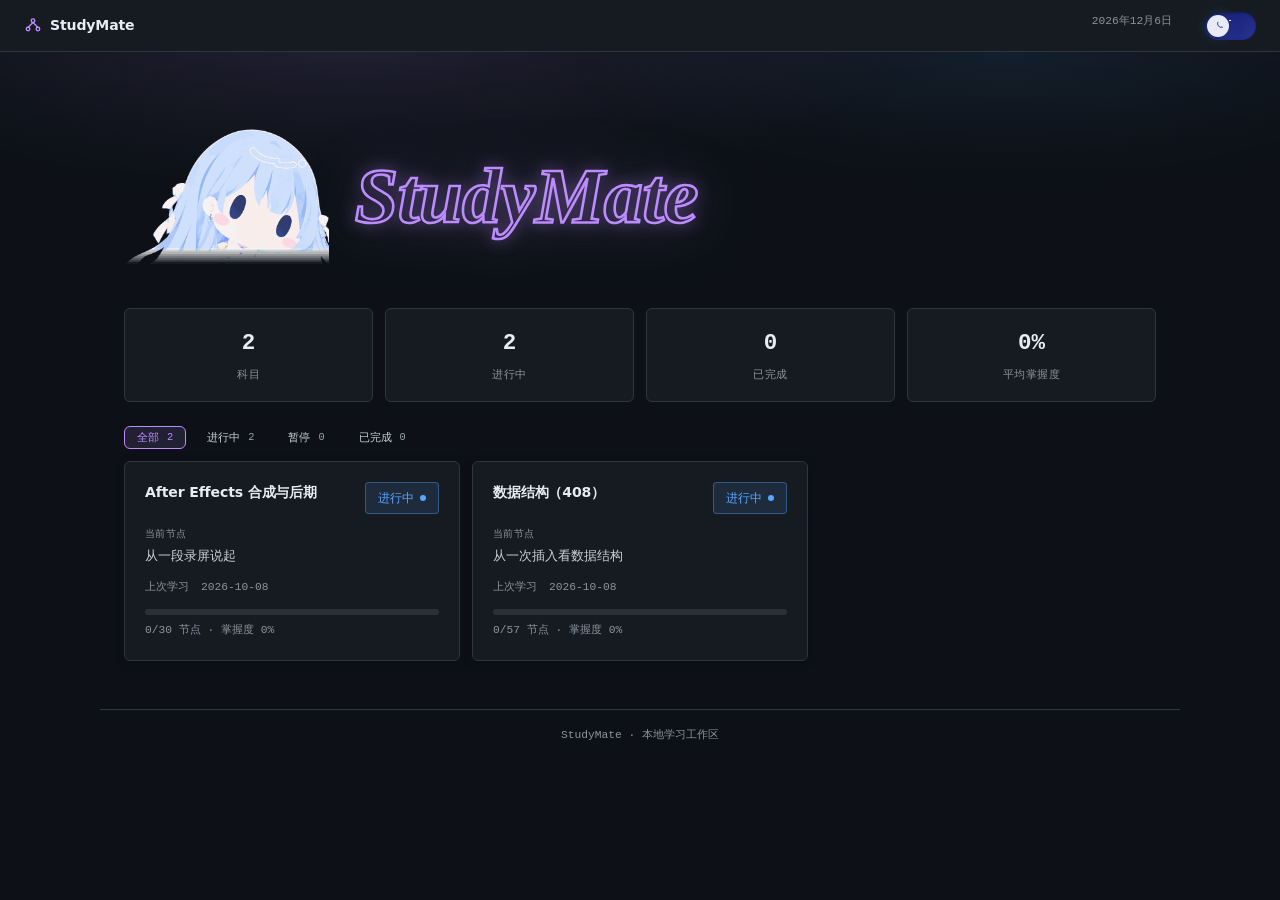
==== commit bb6b078b: "鏇存柊璇句欢 2026-10-08 13:28" ====
--- a/index.html
+++ b/index.html
@@ -293,9 +293,9 @@
     </div>
     <p class="learn-subject-card__current">
       <span class="learn-subject-card__label">当前节点</span>
-      <span class="learn-subject-card__value">还没开始</span>
+      <span class="learn-subject-card__value">从一段录屏说起</span>
     </p>
-    <p class="learn-subject-card__meta">上次学习 <time>2026-10-06</time></p>
+    <p class="learn-subject-card__meta">上次学习 <time>2026-10-08</time></p>
     <div class="learn-progress">
       <div class="learn-progress__track"><div class="learn-progress__bar" style="width:0%"></div></div>
       <div class="learn-progress__meta">
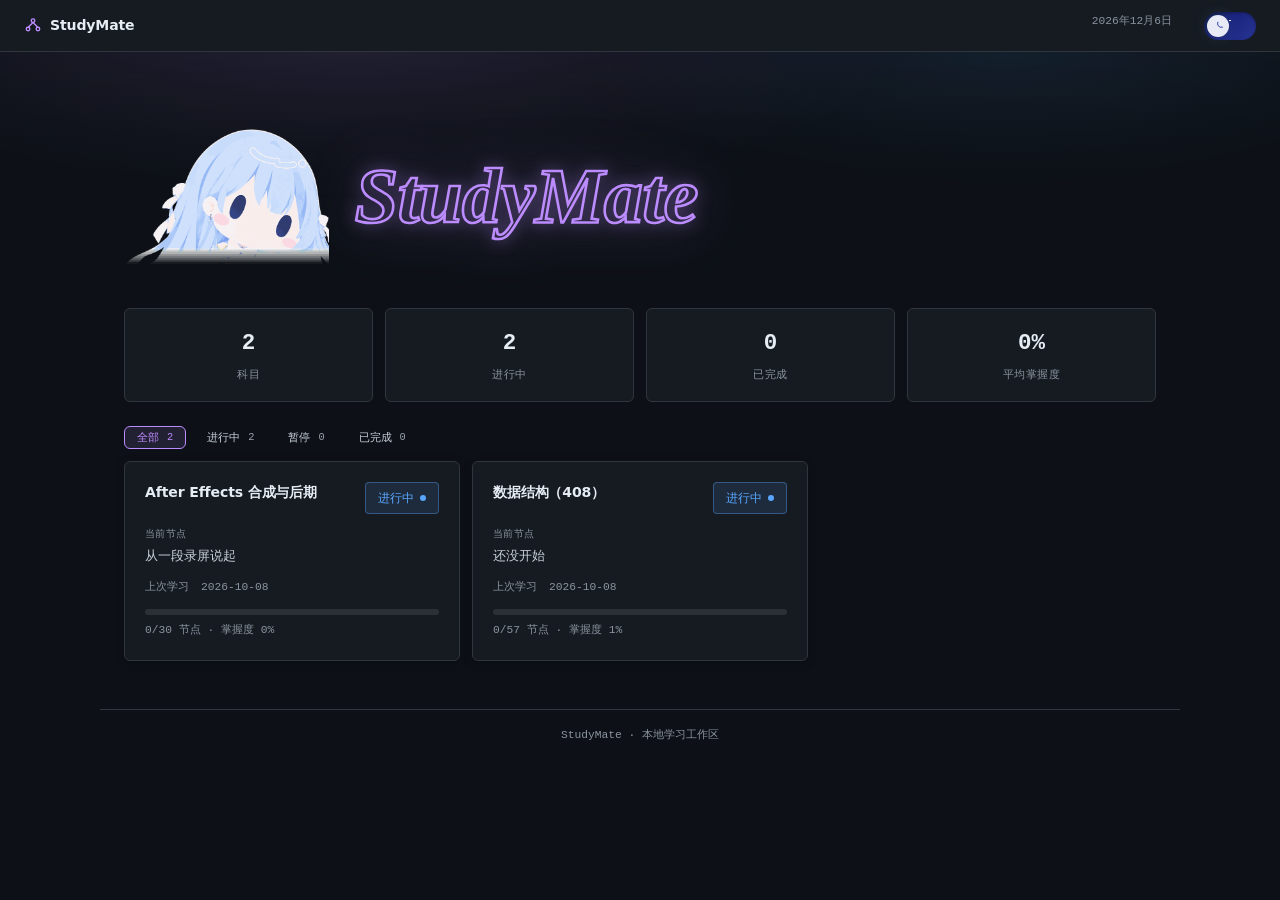
==== commit 5ef1dee2: "鏇存柊璇句欢 2026-10-08 20:59" ====
--- a/index.html
+++ b/index.html
@@ -305,7 +305,7 @@
     </div>
   </a>
 </article>
-<article class="syo-card learn-subject-card" data-status="进行中" data-progress="0" data-mastery="0">
+<article class="syo-card learn-subject-card" data-status="进行中" data-progress="0" data-mastery="0.00964912">
   <a class="learn-subject-card__link" href=".learning/subjects/data-structures/index.html">
     <div class="learn-subject-card__head">
       <h3 class="learn-subject-card__name">数据结构（408）</h3>
@@ -313,13 +313,13 @@
     </div>
     <p class="learn-subject-card__current">
       <span class="learn-subject-card__label">当前节点</span>
-      <span class="learn-subject-card__value">从一次插入看数据结构</span>
+      <span class="learn-subject-card__value">还没开始</span>
     </p>
     <p class="learn-subject-card__meta">上次学习 <time>2026-10-08</time></p>
     <div class="learn-progress">
       <div class="learn-progress__track"><div class="learn-progress__bar" style="width:0%"></div></div>
       <div class="learn-progress__meta">
-        <span>0/57 节点 · 掌握度 0%</span>
+        <span>0/57 节点 · 掌握度 1%</span>
         <span class="learn-subject-card__go" aria-hidden="true">→</span>
       </div>
     </div>
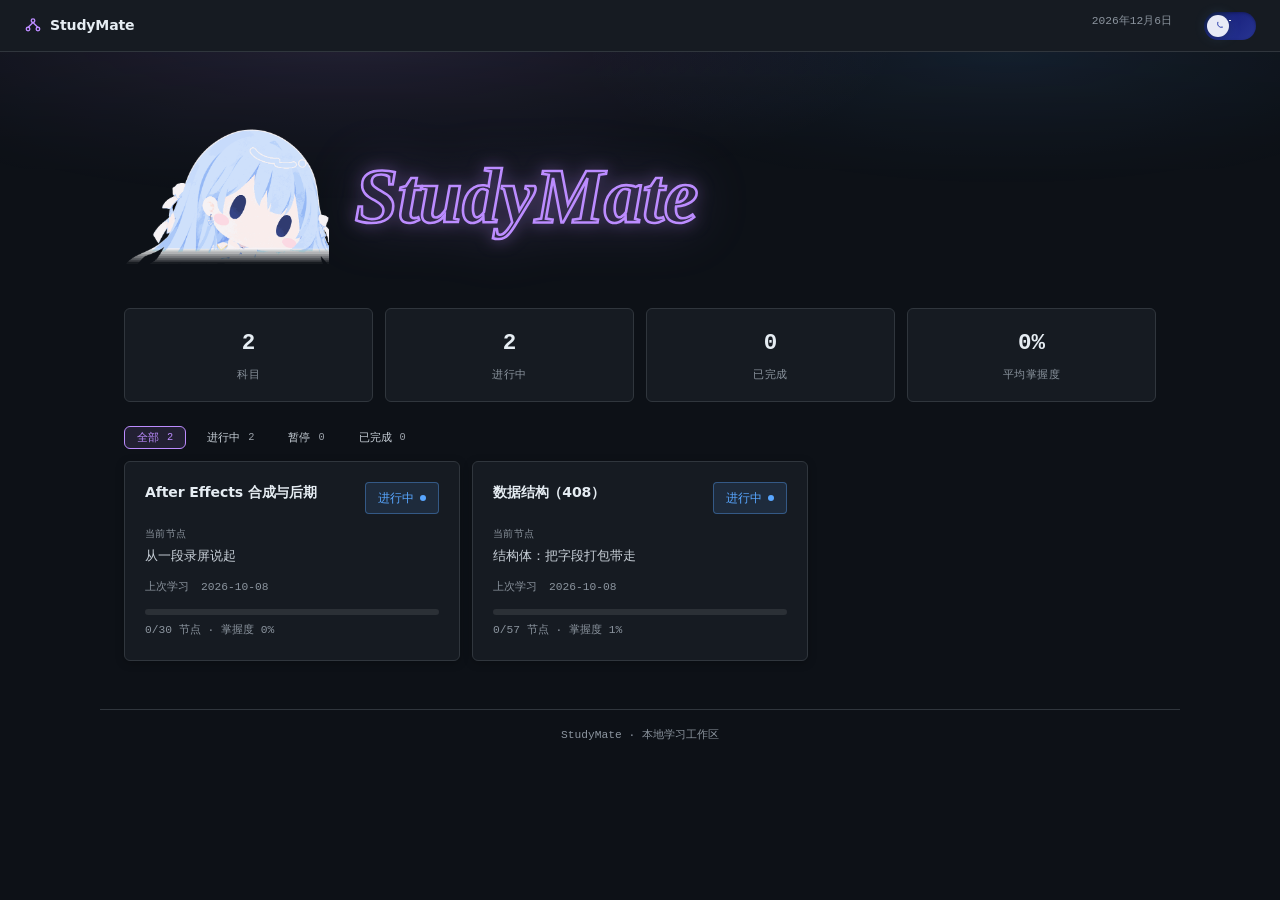
==== commit c2917f38: "鏇存柊璇句欢 2026-10-08 21:41" ====
--- a/index.html
+++ b/index.html
@@ -313,7 +313,7 @@
     </div>
     <p class="learn-subject-card__current">
       <span class="learn-subject-card__label">当前节点</span>
-      <span class="learn-subject-card__value">还没开始</span>
+      <span class="learn-subject-card__value">结构体：把字段打包带走</span>
     </p>
     <p class="learn-subject-card__meta">上次学习 <time>2026-10-08</time></p>
     <div class="learn-progress">
